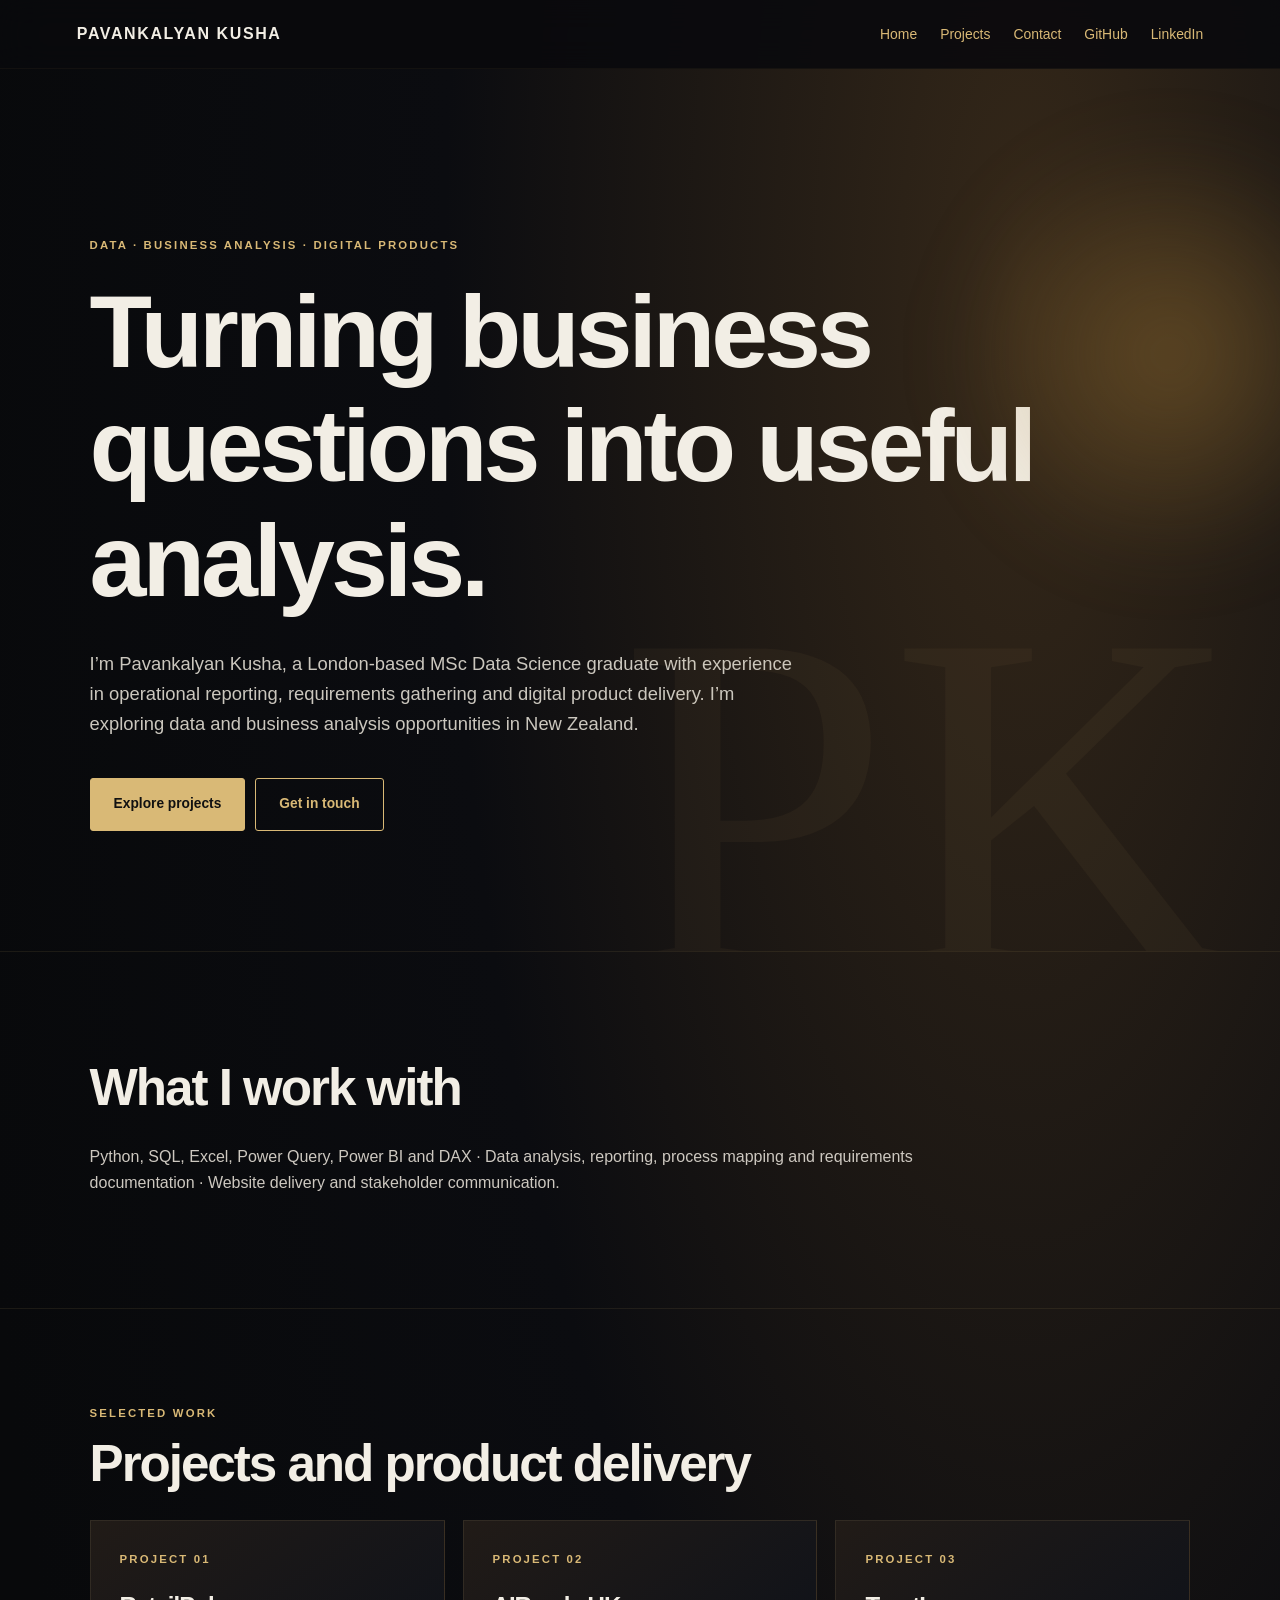
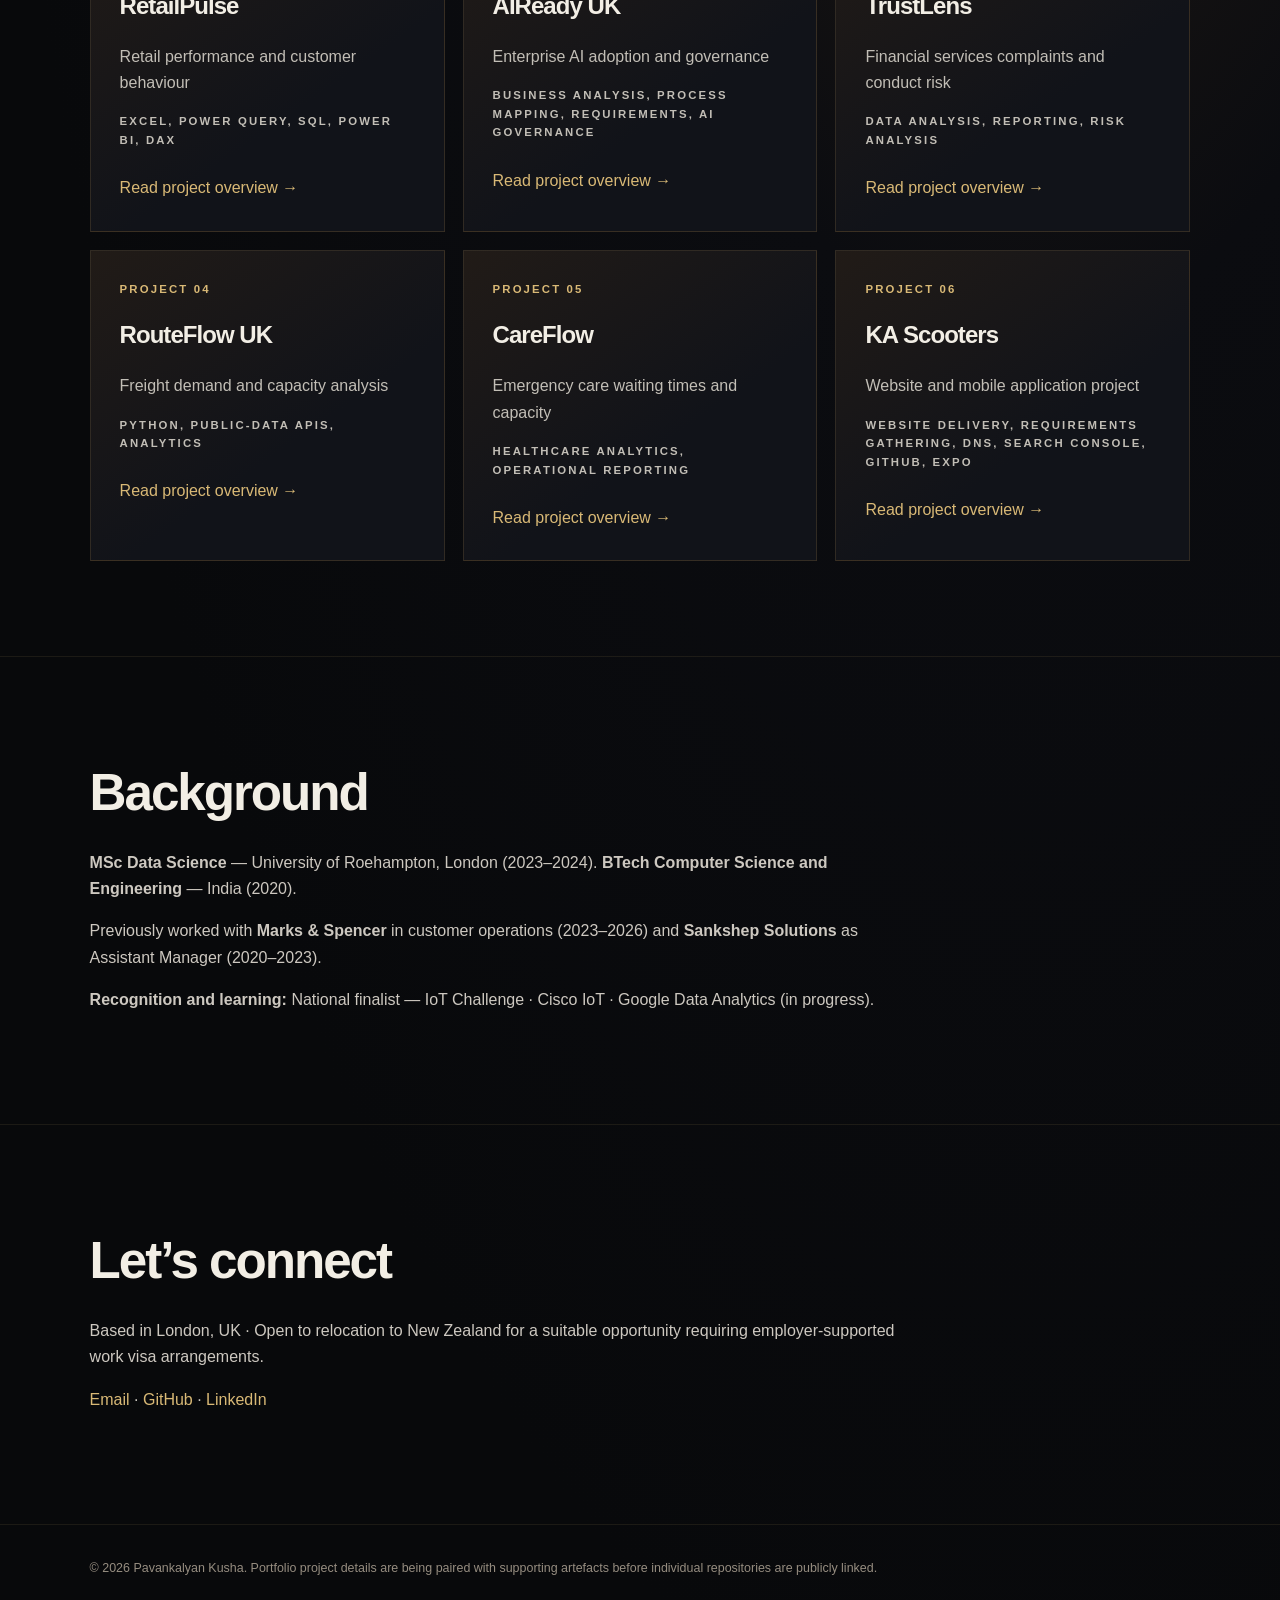
==== index.html @ 94b4eaaf "Publish personal portfolio and client project overview" ====
<!doctype html><html lang="en"><head><meta charset="utf-8"><meta name="viewport" content="width=device-width,initial-scale=1"><meta name="description" content="Pavankalyan Kusha — data analyst and business analyst portfolio"><title>Portfolio | Pavankalyan Kusha</title><link rel="stylesheet" href="style.css"></head><body><header class="nav"><strong>Pavankalyan Kusha</strong><div class="nav-links"><a href="index.html">Home</a><a href="index.html#projects">Projects</a><a href="#contact">Contact</a><a href="https://github.com/Pavankalyan45" target="_blank" rel="noopener">GitHub</a><a href="https://www.linkedin.com/in/pavankalyan-kusha-6b82432a0/" target="_blank" rel="noopener">LinkedIn</a></div></header><main><section class="hero"><div class="eyebrow">Data · Business Analysis · Digital Products</div><h1>Turning business questions into useful analysis.</h1><p class="lead">I’m Pavankalyan Kusha, a London-based MSc Data Science graduate with experience in operational reporting, requirements gathering and digital product delivery. I’m exploring data and business analysis opportunities in New Zealand.</p><a class="button" href="#projects">Explore projects</a><a class="button secondary" href="mailto:pavankalyankusha98@gmail.com">Get in touch</a></section><section class="section"><h2>What I work with</h2><p>Python, SQL, Excel, Power Query, Power BI and DAX · Data analysis, reporting, process mapping and requirements documentation · Website delivery and stakeholder communication.</p></section><section class="section" id="projects"><div class="eyebrow">Selected work</div><h2>Projects and product delivery</h2><div class="grid"><article class="tile"><div class="tag">PROJECT 01</div><h3>RetailPulse</h3><p>Retail performance and customer behaviour</p><p class="tag">Excel, Power Query, SQL, Power BI, DAX</p><a href="projects/retailpulse.html">Read project overview →</a></article><article class="tile"><div class="tag">PROJECT 02</div><h3>AIReady UK</h3><p>Enterprise AI adoption and governance</p><p class="tag">Business analysis, process mapping, requirements, AI governance</p><a href="projects/aiready-uk.html">Read project overview →</a></article><article class="tile"><div class="tag">PROJECT 03</div><h3>TrustLens</h3><p>Financial services complaints and conduct risk</p><p class="tag">Data analysis, reporting, risk analysis</p><a href="projects/trustlens.html">Read project overview →</a></article><article class="tile"><div class="tag">PROJECT 04</div><h3>RouteFlow UK</h3><p>Freight demand and capacity analysis</p><p class="tag">Python, public-data APIs, analytics</p><a href="projects/routeflow-uk.html">Read project overview →</a></article><article class="tile"><div class="tag">PROJECT 05</div><h3>CareFlow</h3><p>Emergency care waiting times and capacity</p><p class="tag">Healthcare analytics, operational reporting</p><a href="projects/careflow.html">Read project overview →</a></article><article class="tile"><div class="tag">PROJECT 06</div><h3>KA Scooters</h3><p>Website and mobile application project</p><p class="tag">Website delivery, requirements gathering, DNS, Search Console, GitHub, Expo</p><a href="projects/ka-scooters.html">Read project overview →</a></article></div></section><section class="section"><h2>Background</h2><p><strong>MSc Data Science</strong> — University of Roehampton, London (2023–2024). <strong>BTech Computer Science and Engineering</strong> — India (2020).</p><p>Previously worked with <strong>Marks & Spencer</strong> in customer operations (2023–2026) and <strong>Sankshep Solutions</strong> as Assistant Manager (2020–2023).</p><p><strong>Recognition and learning:</strong> National finalist — IoT Challenge · Cisco IoT · Google Data Analytics (in progress).</p></section><section class="section" id="contact"><h2>Let’s connect</h2><p>Based in London, UK · Open to relocation to New Zealand for a suitable opportunity requiring employer-supported work visa arrangements.</p><p><a href="mailto:pavankalyankusha98@gmail.com">Email</a> · <a href="https://github.com/Pavankalyan45">GitHub</a> · <a href="https://www.linkedin.com/in/pavankalyan-kusha-6b82432a0/">LinkedIn</a></p></section></main><footer>© 2026 Pavankalyan Kusha. Portfolio project details are being paired with supporting artefacts before individual repositories are publicly linked.</footer><script defer src="main.js"></script></body></html>
---- style.css ----
:root{color-scheme:dark;--bg:#090a0d;--panel:#111319;--text:#f2eee5;--muted:#a8a4a1;--gold:#d9b976;--line:#39312b}*{box-sizing:border-box}html{scroll-behavior:smooth}body{margin:0;background:radial-gradient(ellipse at 80% 9%,#352819 0%,#0b0c10 40%,#08090b 75%);color:var(--text);font:16px/1.65 Inter,'Segoe UI',Arial,sans-serif}a{color:var(--gold);text-decoration:none}a:hover{text-decoration:underline}h1,h2,h3{line-height:1.12;letter-spacing:-.04em}h1{font-size:clamp(3.4rem,8vw,7.3rem);max-width:1050px;margin:20px 0 30px}h2{font-size:clamp(2rem,4vw,3.65rem);margin:12px 0 28px}h3{font-size:1.5rem}.nav{display:flex;justify-content:space-between;gap:16px;align-items:center;padding:21px min(6vw,85px);position:sticky;top:0;z-index:9;background:#090a0de3;backdrop-filter:blur(15px);border-bottom:1px solid #4c3e2929}.nav strong{font-size:1rem;letter-spacing:.1em;text-transform:uppercase}.nav-links{display:flex;gap:23px;flex-wrap:wrap;font-size:.87rem}.hero{position:relative;min-height:80vh;padding:clamp(100px,13vw,205px) min(7vw,110px) 120px;overflow:hidden}.hero:before{content:'';position:absolute;width:480px;height:480px;right:-130px;top:45px;background:radial-gradient(circle,#a47a3570,transparent 65%);filter:blur(35px);pointer-events:none}.hero:after{content:'PK';position:absolute;right:3%;bottom:-6rem;font-family:Georgia,serif;font-size:clamp(16rem,38vw,34rem);color:#c5a2650c;line-height:1;pointer-events:none}.eyebrow,.tag{text-transform:uppercase;letter-spacing:.19em;font-size:.71rem;color:var(--gold);font-weight:700}.lead{max-width:720px;font-size:1.15rem;color:#cbc7be}.button{display:inline-flex;padding:14px 23px;margin:20px 10px 0 0;border:1px solid var(--gold);border-radius:3px;color:#111;background:var(--gold);font-size:.86rem;font-weight:700}.button.secondary{color:var(--gold);background:transparent}.section{padding:95px min(7vw,110px);border-top:1px solid #a0875622;max-width:1550px;margin:auto}.section>p{max-width:830px;color:#cdc8c0}.grid{display:grid;grid-template-columns:repeat(3,minmax(0,1fr));gap:18px}.tile{min-height:310px;position:relative;padding:29px;background:linear-gradient(145deg,#211b17,#111319 60%);border:1px solid #77623d4d;transition:transform .35s,border-color .35s,box-shadow .35s}.tile:hover{transform:translateY(-9px);border-color:var(--gold);box-shadow:0 25px 50px #0005}.tile p{color:#c2beb6}.tile a{display:inline-block;margin-top:14px}footer{padding:33px 7vw;color:#968d80;font-size:.78rem;border-top:1px solid #a0875622}.reveal{opacity:0;transform:translateY(30px);transition:opacity .8s,transform .8s}.reveal.visible{opacity:1;transform:translateY(0)}:focus-visible{outline:2px solid var(--gold);outline-offset:4px}@media(max-width:900px){.grid{grid-template-columns:repeat(2,minmax(0,1fr))}}@media(max-width:600px){.grid{grid-template-columns:1fr}.nav{align-items:flex-start;flex-direction:column}.nav-links{gap:12px}.hero{min-height:70vh;padding-top:95px}.section{padding-top:75px;padding-bottom:75px}.tile{min-height:250px}}@media(prefers-reduced-motion:reduce){html{scroll-behavior:auto}.tile,.reveal{transition:none}.reveal{opacity:1;transform:none}}
main>p,main>.eyebrow,main>h1,main>.lead,main>.notice{margin-left:7vw;margin-right:7vw}.notice{padding:28px 0;color:var(--muted);max-width:830px}main>h1{overflow-wrap:anywhere}
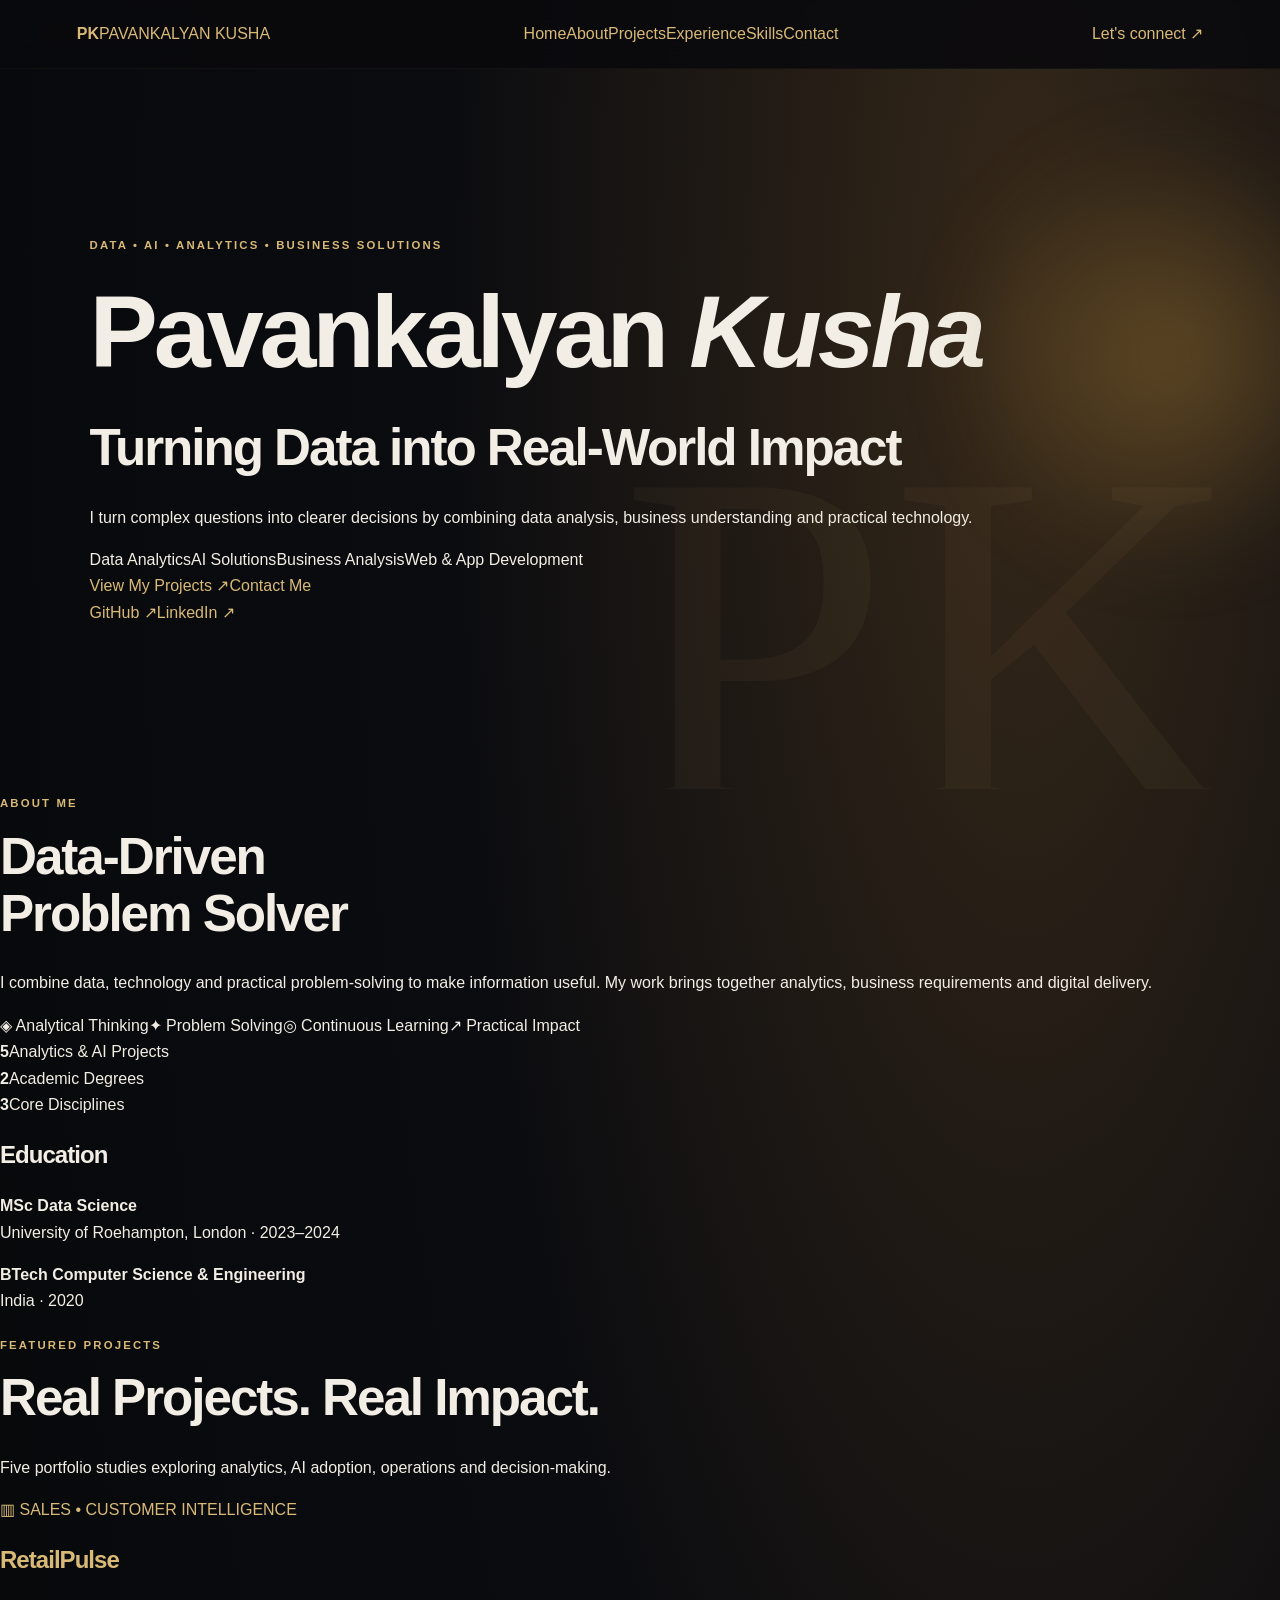
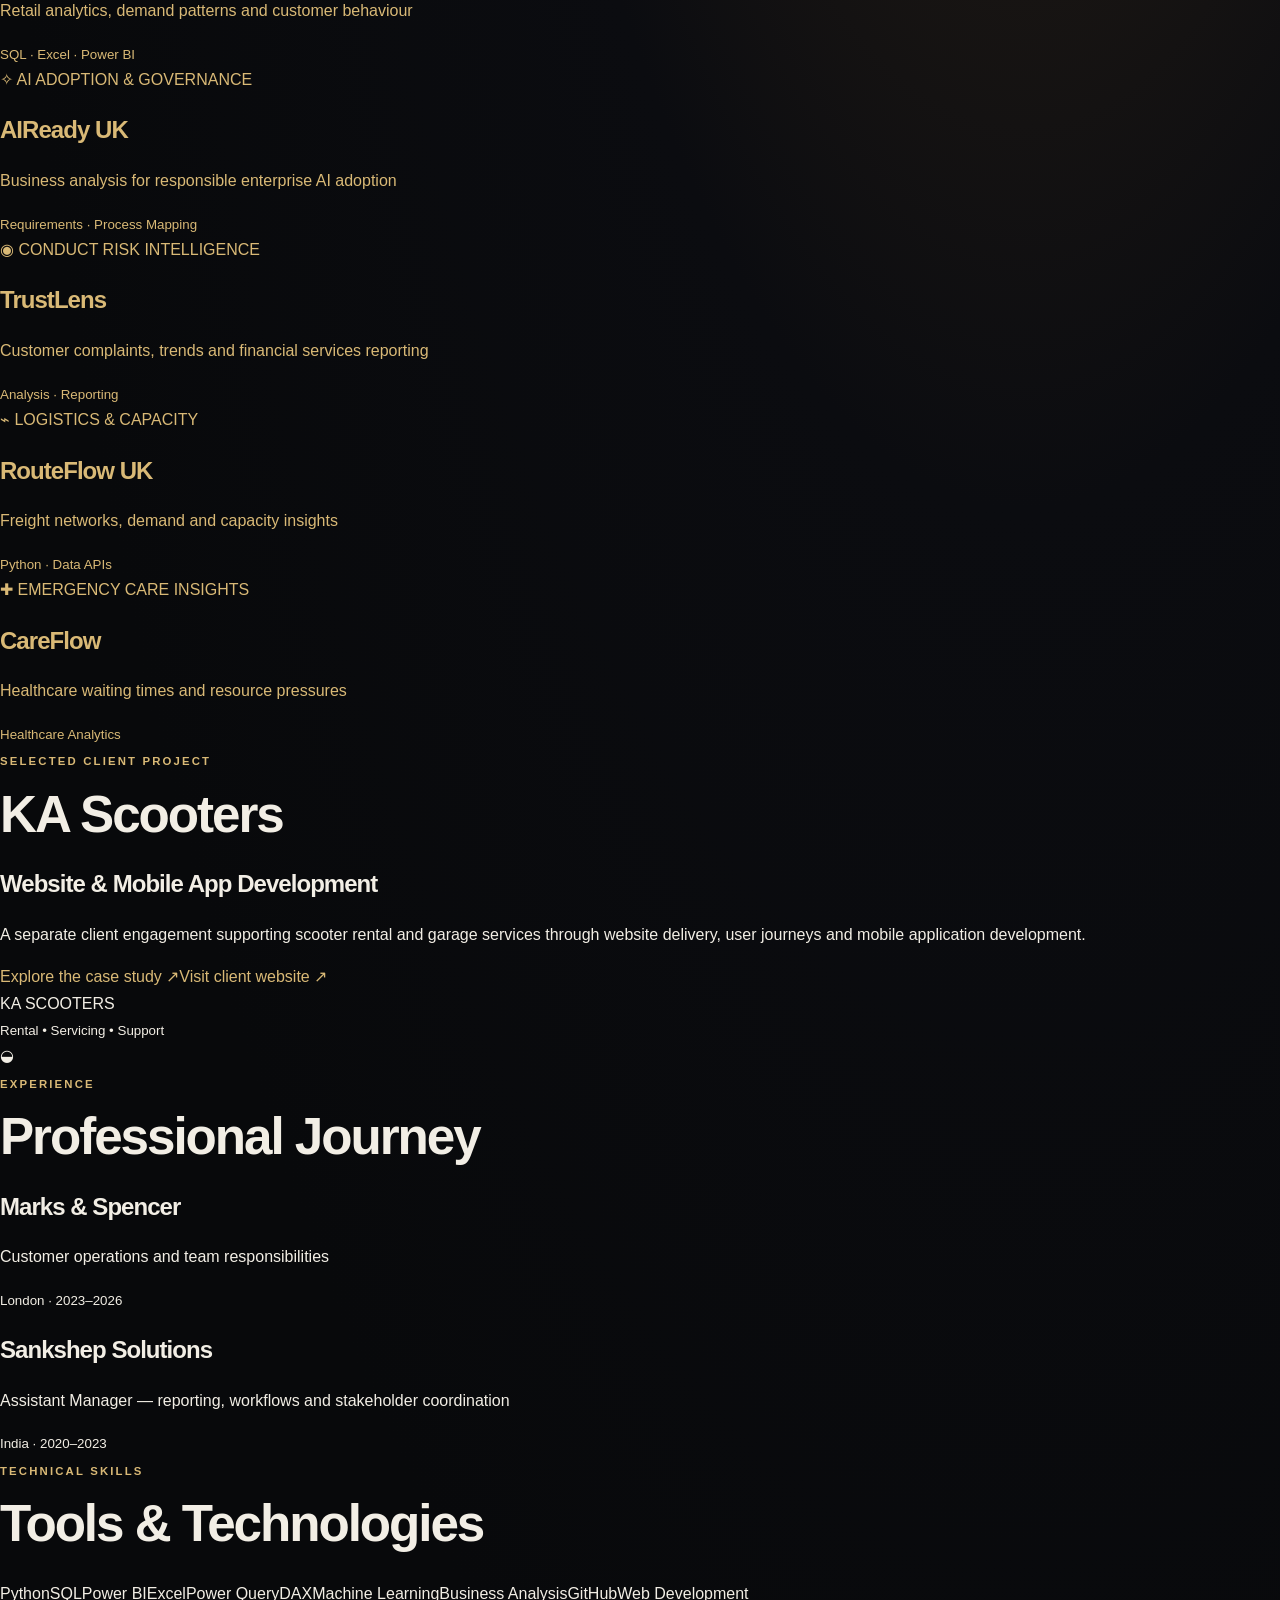
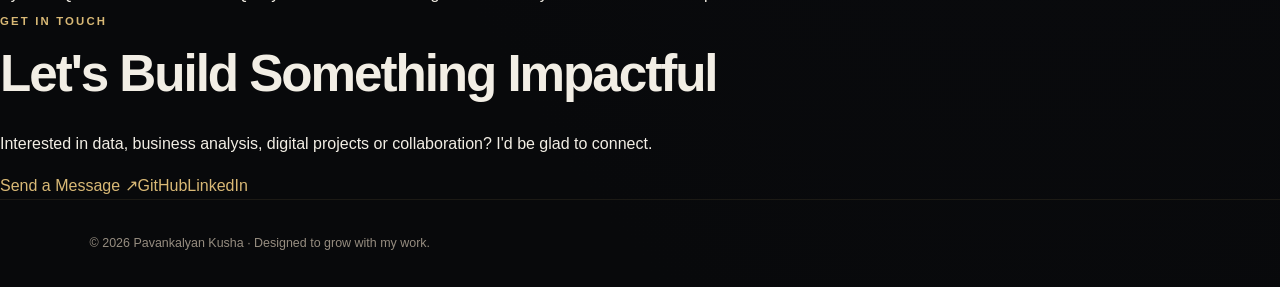
==== commit 07eb48fc: "Redesign personal portfolio with navy and cream editorial layout" ====
--- a/index.html
+++ b/index.html
@@ -1 +1 @@
-<!doctype html><html lang="en"><head><meta charset="utf-8"><meta name="viewport" content="width=device-width,initial-scale=1"><meta name="description" content="Pavankalyan Kusha — data analyst and business analyst portfolio"><title>Portfolio | Pavankalyan Kusha</title><link rel="stylesheet" href="style.css"></head><body><header class="nav"><strong>Pavankalyan Kusha</strong><div class="nav-links"><a href="index.html">Home</a><a href="index.html#projects">Projects</a><a href="#contact">Contact</a><a href="https://github.com/Pavankalyan45" target="_blank" rel="noopener">GitHub</a><a href="https://www.linkedin.com/in/pavankalyan-kusha-6b82432a0/" target="_blank" rel="noopener">LinkedIn</a></div></header><main><section class="hero"><div class="eyebrow">Data · Business Analysis · Digital Products</div><h1>Turning business questions into useful analysis.</h1><p class="lead">I’m Pavankalyan Kusha, a London-based MSc Data Science graduate with experience in operational reporting, requirements gathering and digital product delivery. I’m exploring data and business analysis opportunities in New Zealand.</p><a class="button" href="#projects">Explore projects</a><a class="button secondary" href="mailto:pavankalyankusha98@gmail.com">Get in touch</a></section><section class="section"><h2>What I work with</h2><p>Python, SQL, Excel, Power Query, Power BI and DAX · Data analysis, reporting, process mapping and requirements documentation · Website delivery and stakeholder communication.</p></section><section class="section" id="projects"><div class="eyebrow">Selected work</div><h2>Projects and product delivery</h2><div class="grid"><article class="tile"><div class="tag">PROJECT 01</div><h3>RetailPulse</h3><p>Retail performance and customer behaviour</p><p class="tag">Excel, Power Query, SQL, Power BI, DAX</p><a href="projects/retailpulse.html">Read project overview →</a></article><article class="tile"><div class="tag">PROJECT 02</div><h3>AIReady UK</h3><p>Enterprise AI adoption and governance</p><p class="tag">Business analysis, process mapping, requirements, AI governance</p><a href="projects/aiready-uk.html">Read project overview →</a></article><article class="tile"><div class="tag">PROJECT 03</div><h3>TrustLens</h3><p>Financial services complaints and conduct risk</p><p class="tag">Data analysis, reporting, risk analysis</p><a href="projects/trustlens.html">Read project overview →</a></article><article class="tile"><div class="tag">PROJECT 04</div><h3>RouteFlow UK</h3><p>Freight demand and capacity analysis</p><p class="tag">Python, public-data APIs, analytics</p><a href="projects/routeflow-uk.html">Read project overview →</a></article><article class="tile"><div class="tag">PROJECT 05</div><h3>CareFlow</h3><p>Emergency care waiting times and capacity</p><p class="tag">Healthcare analytics, operational reporting</p><a href="projects/careflow.html">Read project overview →</a></article><article class="tile"><div class="tag">PROJECT 06</div><h3>KA Scooters</h3><p>Website and mobile application project</p><p class="tag">Website delivery, requirements gathering, DNS, Search Console, GitHub, Expo</p><a href="projects/ka-scooters.html">Read project overview →</a></article></div></section><section class="section"><h2>Background</h2><p><strong>MSc Data Science</strong> — University of Roehampton, London (2023–2024). <strong>BTech Computer Science and Engineering</strong> — India (2020).</p><p>Previously worked with <strong>Marks & Spencer</strong> in customer operations (2023–2026) and <strong>Sankshep Solutions</strong> as Assistant Manager (2020–2023).</p><p><strong>Recognition and learning:</strong> National finalist — IoT Challenge · Cisco IoT · Google Data Analytics (in progress).</p></section><section class="section" id="contact"><h2>Let’s connect</h2><p>Based in London, UK · Open to relocation to New Zealand for a suitable opportunity requiring employer-supported work visa arrangements.</p><p><a href="mailto:pavankalyankusha98@gmail.com">Email</a> · <a href="https://github.com/Pavankalyan45">GitHub</a> · <a href="https://www.linkedin.com/in/pavankalyan-kusha-6b82432a0/">LinkedIn</a></p></section></main><footer>© 2026 Pavankalyan Kusha. Portfolio project details are being paired with supporting artefacts before individual repositories are publicly linked.</footer><script defer src="main.js"></script></body></html>+<!doctype html><html lang="en"><head><meta charset="UTF-8"><meta name="viewport" content="width=device-width,initial-scale=1"><meta name="description" content="Pavankalyan Kusha — data analytics, artificial intelligence and business solutions portfolio."><title>Pavankalyan Kusha | Data, AI & Business Solutions</title><link rel="stylesheet" href="style.css"></head><body><header class="nav"><a class="brand" href="#home"><b>PK</b><span>PAVANKALYAN KUSHA</span></a><nav><a href="#home">Home</a><a href="#about">About</a><a href="#projects">Projects</a><a href="#experience">Experience</a><a href="#skills">Skills</a><a href="#contact">Contact</a></nav><a class="topcontact" href="mailto:pavankalyankusha98@gmail.com">Let's connect ↗</a></header><main><section id="home" class="hero"><div class="hero-inner"><div class="hero-copy"><div class="eyebrow">DATA • AI • ANALYTICS • BUSINESS SOLUTIONS</div><h1>Pavankalyan <em>Kusha</em></h1><h2>Turning Data into Real-World Impact</h2><p>I turn complex questions into clearer decisions by combining data analysis, business understanding and practical technology.</p><div class="chips"><span>Data Analytics</span><span>AI Solutions</span><span>Business Analysis</span><span>Web & App Development</span></div><div class="actions"><a class="btn" href="#projects">View My Projects ↗</a><a class="btn outline" href="#contact">Contact Me</a></div><div class="socials"><a href="https://github.com/Pavankalyan45">GitHub ↗</a><a href="https://www.linkedin.com/in/pavankalyan-kusha-6b82432a0/">LinkedIn ↗</a></div></div><div class="hero-photo" role="img" aria-label="Portrait of Pavankalyan Kusha"></div></div></section><section id="about" class="light about"><div class="section-heading"><span class="eyebrow">ABOUT ME</span><h2>Data-Driven<br>Problem Solver</h2><p>I combine data, technology and practical problem-solving to make information useful. My work brings together analytics, business requirements and digital delivery.</p><div class="mini-grid"><span>◈ Analytical Thinking</span><span>✦ Problem Solving</span><span>◎ Continuous Learning</span><span>↗ Practical Impact</span></div></div><div class="about-photo" role="img" aria-label="Original photograph of Pavankalyan Kusha by the waterfront at night"></div><div class="about-facts"><div class="stat-row"><div><strong>5</strong><span>Analytics & AI Projects</span></div><div><strong>2</strong><span>Academic Degrees</span></div><div><strong>3</strong><span>Core Disciplines</span></div></div><div class="fact"><h3>Education</h3><p><b>MSc Data Science</b><br>University of Roehampton, London · 2023–2024</p><p><b>BTech Computer Science & Engineering</b><br>India · 2020</p></div></div></section><section id="projects" class="light projects"><div class="section-title"><div><span class="eyebrow">FEATURED PROJECTS</span><h2>Real Projects. Real Impact.</h2></div><p>Five portfolio studies exploring analytics, AI adoption, operations and decision-making.</p></div><div class="project-grid"><a class="project" href="projects/retailpulse.html"><div class="visual v1">▥ <span>SALES • CUSTOMER INTELLIGENCE</span></div><h3>RetailPulse</h3><p>Retail analytics, demand patterns and customer behaviour</p><small>SQL · Excel · Power BI</small></a><a class="project" href="projects/aiready-uk.html"><div class="visual v2">✧ <span>AI ADOPTION & GOVERNANCE</span></div><h3>AIReady UK</h3><p>Business analysis for responsible enterprise AI adoption</p><small>Requirements · Process Mapping</small></a><a class="project" href="projects/trustlens.html"><div class="visual v3">◉ <span>CONDUCT RISK INTELLIGENCE</span></div><h3>TrustLens</h3><p>Customer complaints, trends and financial services reporting</p><small>Analysis · Reporting</small></a><a class="project" href="projects/routeflow-uk.html"><div class="visual v4">⌁ <span>LOGISTICS & CAPACITY</span></div><h3>RouteFlow UK</h3><p>Freight networks, demand and capacity insights</p><small>Python · Data APIs</small></a><a class="project" href="projects/careflow.html"><div class="visual v5">✚ <span>EMERGENCY CARE INSIGHTS</span></div><h3>CareFlow</h3><p>Healthcare waiting times and resource pressures</p><small>Healthcare Analytics</small></a></div></section><section class="client"><div><span class="eyebrow">SELECTED CLIENT PROJECT</span><h2>KA Scooters</h2><h3>Website & Mobile App Development</h3><p>A separate client engagement supporting scooter rental and garage services through website delivery, user journeys and mobile application development.</p><a class="btn" href="projects/ka-scooters.html">Explore the case study ↗</a><a class="client-link" href="https://kascooters.co.uk">Visit client website ↗</a></div><div class="client-art"><div class="device">KA SCOOTERS<br><small>Rental • Servicing • Support</small><div class="scooter">◒</div></div></div></section><section id="experience" class="light experience"><span class="eyebrow">EXPERIENCE</span><h2>Professional Journey</h2><div class="experience-grid"><article><h3>Marks & Spencer</h3><p>Customer operations and team responsibilities</p><small>London · 2023–2026</small></article><article><h3>Sankshep Solutions</h3><p>Assistant Manager — reporting, workflows and stakeholder coordination</p><small>India · 2020–2023</small></article></div></section><section id="skills" class="skills"><span class="eyebrow">TECHNICAL SKILLS</span><h2>Tools & Technologies</h2><div class="skillgrid"><span>Python</span><span>SQL</span><span>Power BI</span><span>Excel</span><span>Power Query</span><span>DAX</span><span>Machine Learning</span><span>Business Analysis</span><span>GitHub</span><span>Web Development</span></div></section><section id="contact" class="contact"><span class="eyebrow">GET IN TOUCH</span><h2>Let's Build Something Impactful</h2><p>Interested in data, business analysis, digital projects or collaboration? I'd be glad to connect.</p><div class="actions"><a class="btn" href="mailto:pavankalyankusha98@gmail.com">Send a Message ↗</a><a class="btn outline" href="https://github.com/Pavankalyan45">GitHub</a><a class="btn outline" href="https://www.linkedin.com/in/pavankalyan-kusha-6b82432a0/">LinkedIn</a></div></section></main><footer>© 2026 Pavankalyan Kusha · Designed to grow with my work.</footer><script src="main.js" defer></script></body></html>
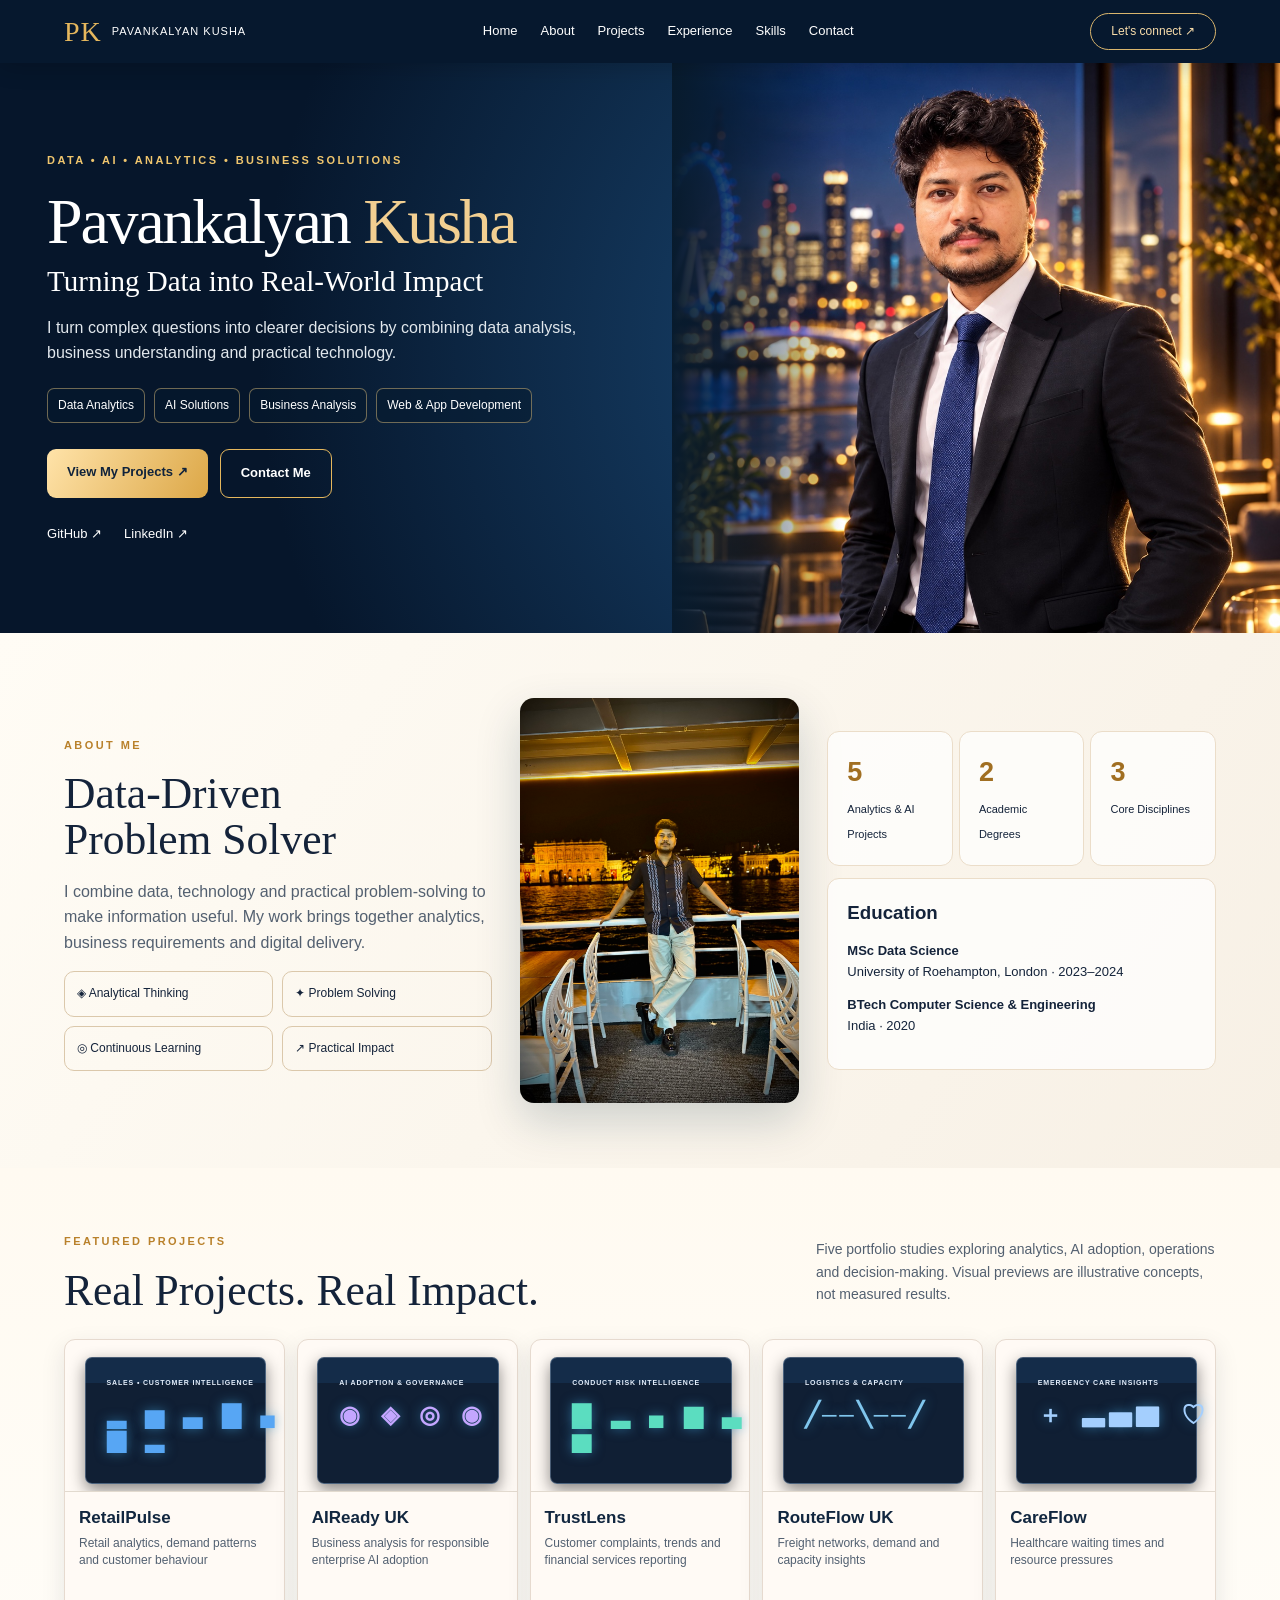
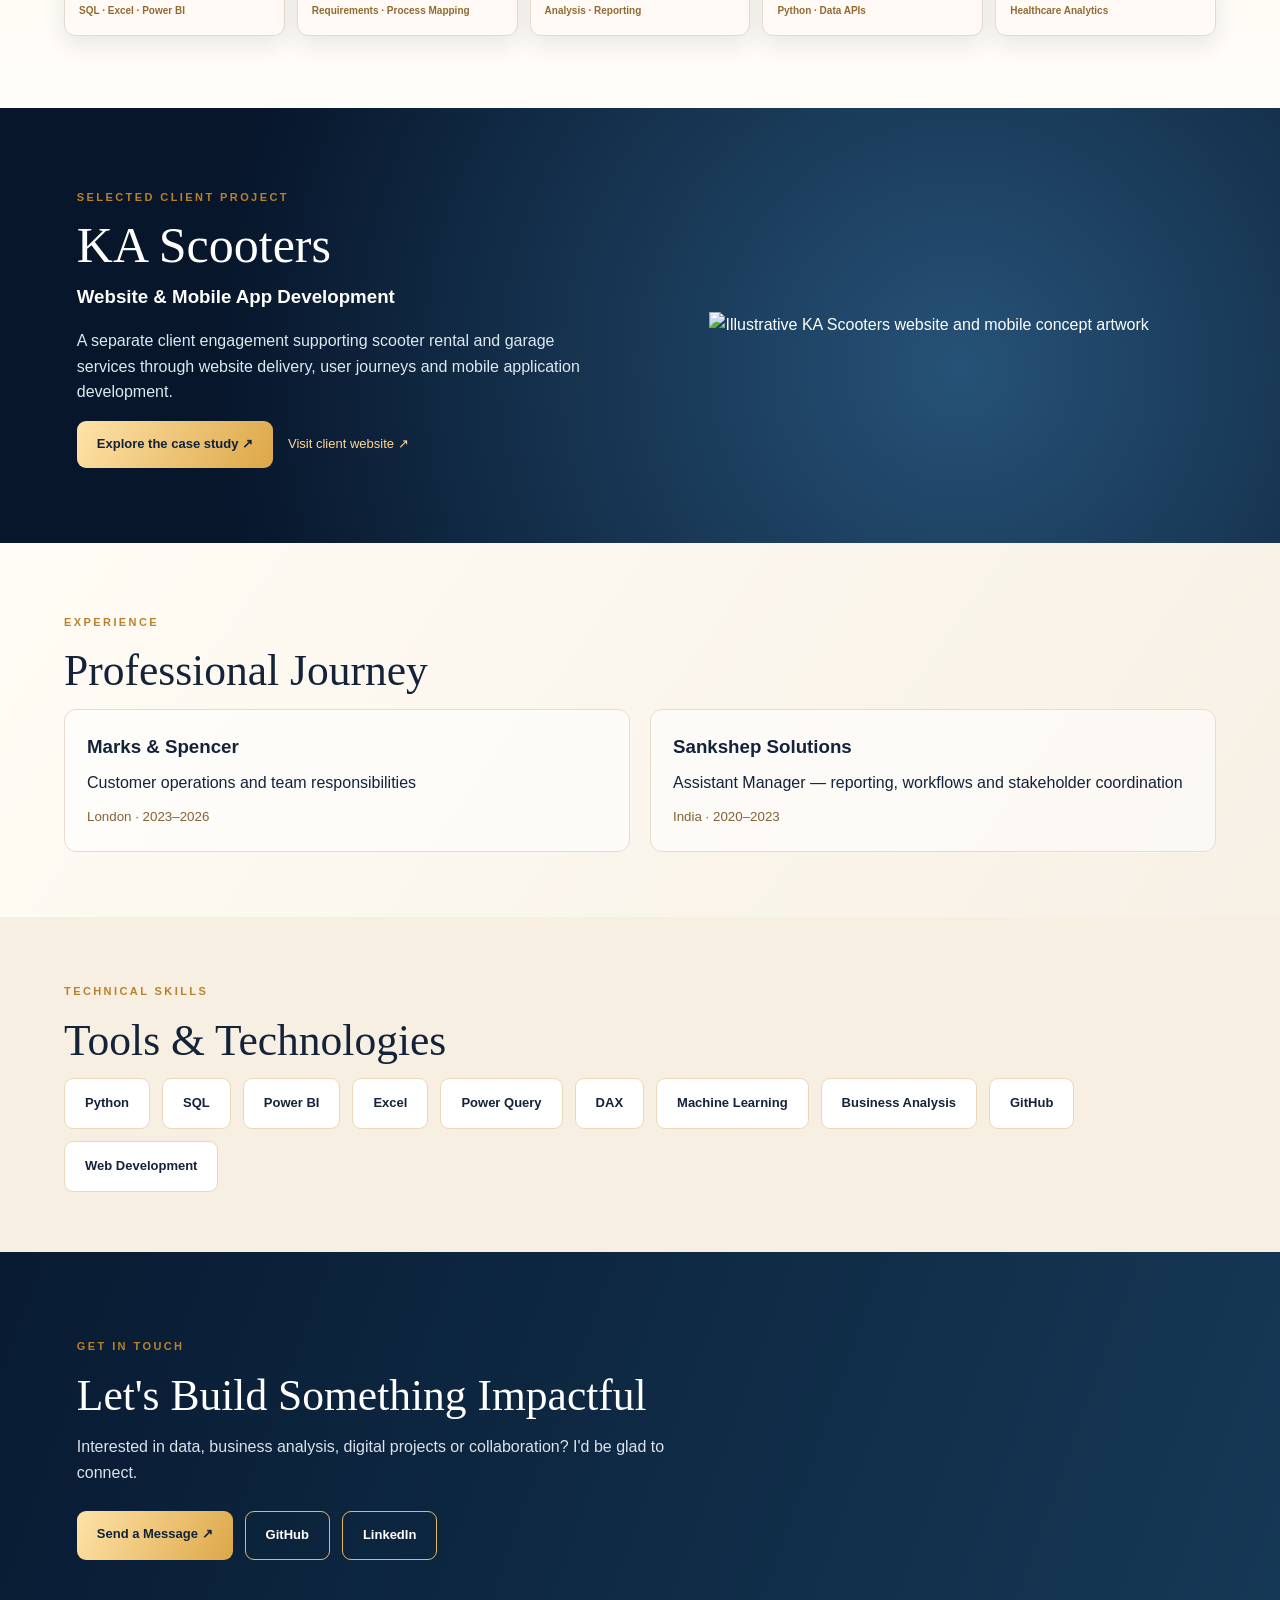
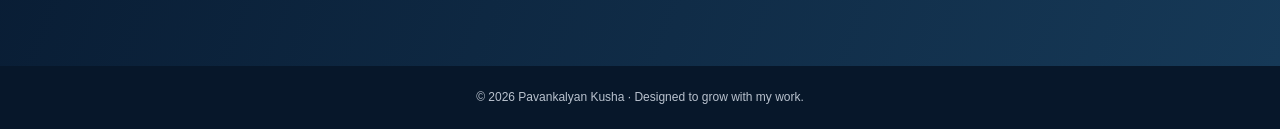
==== commit 295cca48: "Connect project and client visual preview assets with honest illustrative labeling" ====
--- a/index.html
+++ b/index.html
@@ -1 +1 @@
-<!doctype html><html lang="en"><head><meta charset="UTF-8"><meta name="viewport" content="width=device-width,initial-scale=1"><meta name="description" content="Pavankalyan Kusha — data analytics, artificial intelligence and business solutions portfolio."><title>Pavankalyan Kusha | Data, AI & Business Solutions</title><link rel="stylesheet" href="style.css"></head><body><header class="nav"><a class="brand" href="#home"><b>PK</b><span>PAVANKALYAN KUSHA</span></a><nav><a href="#home">Home</a><a href="#about">About</a><a href="#projects">Projects</a><a href="#experience">Experience</a><a href="#skills">Skills</a><a href="#contact">Contact</a></nav><a class="topcontact" href="mailto:pavankalyankusha98@gmail.com">Let's connect ↗</a></header><main><section id="home" class="hero"><div class="hero-inner"><div class="hero-copy"><div class="eyebrow">DATA • AI • ANALYTICS • BUSINESS SOLUTIONS</div><h1>Pavankalyan <em>Kusha</em></h1><h2>Turning Data into Real-World Impact</h2><p>I turn complex questions into clearer decisions by combining data analysis, business understanding and practical technology.</p><div class="chips"><span>Data Analytics</span><span>AI Solutions</span><span>Business Analysis</span><span>Web & App Development</span></div><div class="actions"><a class="btn" href="#projects">View My Projects ↗</a><a class="btn outline" href="#contact">Contact Me</a></div><div class="socials"><a href="https://github.com/Pavankalyan45">GitHub ↗</a><a href="https://www.linkedin.com/in/pavankalyan-kusha-6b82432a0/">LinkedIn ↗</a></div></div><div class="hero-photo" role="img" aria-label="Portrait of Pavankalyan Kusha"></div></div></section><section id="about" class="light about"><div class="section-heading"><span class="eyebrow">ABOUT ME</span><h2>Data-Driven<br>Problem Solver</h2><p>I combine data, technology and practical problem-solving to make information useful. My work brings together analytics, business requirements and digital delivery.</p><div class="mini-grid"><span>◈ Analytical Thinking</span><span>✦ Problem Solving</span><span>◎ Continuous Learning</span><span>↗ Practical Impact</span></div></div><div class="about-photo" role="img" aria-label="Original photograph of Pavankalyan Kusha by the waterfront at night"></div><div class="about-facts"><div class="stat-row"><div><strong>5</strong><span>Analytics & AI Projects</span></div><div><strong>2</strong><span>Academic Degrees</span></div><div><strong>3</strong><span>Core Disciplines</span></div></div><div class="fact"><h3>Education</h3><p><b>MSc Data Science</b><br>University of Roehampton, London · 2023–2024</p><p><b>BTech Computer Science & Engineering</b><br>India · 2020</p></div></div></section><section id="projects" class="light projects"><div class="section-title"><div><span class="eyebrow">FEATURED PROJECTS</span><h2>Real Projects. Real Impact.</h2></div><p>Five portfolio studies exploring analytics, AI adoption, operations and decision-making.</p></div><div class="project-grid"><a class="project" href="projects/retailpulse.html"><div class="visual v1">▥ <span>SALES • CUSTOMER INTELLIGENCE</span></div><h3>RetailPulse</h3><p>Retail analytics, demand patterns and customer behaviour</p><small>SQL · Excel · Power BI</small></a><a class="project" href="projects/aiready-uk.html"><div class="visual v2">✧ <span>AI ADOPTION & GOVERNANCE</span></div><h3>AIReady UK</h3><p>Business analysis for responsible enterprise AI adoption</p><small>Requirements · Process Mapping</small></a><a class="project" href="projects/trustlens.html"><div class="visual v3">◉ <span>CONDUCT RISK INTELLIGENCE</span></div><h3>TrustLens</h3><p>Customer complaints, trends and financial services reporting</p><small>Analysis · Reporting</small></a><a class="project" href="projects/routeflow-uk.html"><div class="visual v4">⌁ <span>LOGISTICS & CAPACITY</span></div><h3>RouteFlow UK</h3><p>Freight networks, demand and capacity insights</p><small>Python · Data APIs</small></a><a class="project" href="projects/careflow.html"><div class="visual v5">✚ <span>EMERGENCY CARE INSIGHTS</span></div><h3>CareFlow</h3><p>Healthcare waiting times and resource pressures</p><small>Healthcare Analytics</small></a></div></section><section class="client"><div><span class="eyebrow">SELECTED CLIENT PROJECT</span><h2>KA Scooters</h2><h3>Website & Mobile App Development</h3><p>A separate client engagement supporting scooter rental and garage services through website delivery, user journeys and mobile application development.</p><a class="btn" href="projects/ka-scooters.html">Explore the case study ↗</a><a class="client-link" href="https://kascooters.co.uk">Visit client website ↗</a></div><div class="client-art"><div class="device">KA SCOOTERS<br><small>Rental • Servicing • Support</small><div class="scooter">◒</div></div></div></section><section id="experience" class="light experience"><span class="eyebrow">EXPERIENCE</span><h2>Professional Journey</h2><div class="experience-grid"><article><h3>Marks & Spencer</h3><p>Customer operations and team responsibilities</p><small>London · 2023–2026</small></article><article><h3>Sankshep Solutions</h3><p>Assistant Manager — reporting, workflows and stakeholder coordination</p><small>India · 2020–2023</small></article></div></section><section id="skills" class="skills"><span class="eyebrow">TECHNICAL SKILLS</span><h2>Tools & Technologies</h2><div class="skillgrid"><span>Python</span><span>SQL</span><span>Power BI</span><span>Excel</span><span>Power Query</span><span>DAX</span><span>Machine Learning</span><span>Business Analysis</span><span>GitHub</span><span>Web Development</span></div></section><section id="contact" class="contact"><span class="eyebrow">GET IN TOUCH</span><h2>Let's Build Something Impactful</h2><p>Interested in data, business analysis, digital projects or collaboration? I'd be glad to connect.</p><div class="actions"><a class="btn" href="mailto:pavankalyankusha98@gmail.com">Send a Message ↗</a><a class="btn outline" href="https://github.com/Pavankalyan45">GitHub</a><a class="btn outline" href="https://www.linkedin.com/in/pavankalyan-kusha-6b82432a0/">LinkedIn</a></div></section></main><footer>© 2026 Pavankalyan Kusha · Designed to grow with my work.</footer><script src="main.js" defer></script></body></html>+<!doctype html><html lang="en"><head><meta charset="UTF-8"><meta name="viewport" content="width=device-width,initial-scale=1"><meta name="description" content="Pavankalyan Kusha — data analytics, artificial intelligence and business solutions portfolio."><title>Pavankalyan Kusha | Data, AI & Business Solutions</title><link rel="stylesheet" href="style.css"></head><body><header class="nav"><a class="brand" href="#home"><b>PK</b><span>PAVANKALYAN KUSHA</span></a><nav><a href="#home">Home</a><a href="#about">About</a><a href="#projects">Projects</a><a href="#experience">Experience</a><a href="#skills">Skills</a><a href="#contact">Contact</a></nav><a class="topcontact" href="mailto:pavankalyankusha98@gmail.com">Let's connect ↗</a></header><main><section id="home" class="hero"><div class="hero-inner"><div class="hero-copy"><div class="eyebrow">DATA • AI • ANALYTICS • BUSINESS SOLUTIONS</div><h1>Pavankalyan <em>Kusha</em></h1><h2>Turning Data into Real-World Impact</h2><p>I turn complex questions into clearer decisions by combining data analysis, business understanding and practical technology.</p><div class="chips"><span>Data Analytics</span><span>AI Solutions</span><span>Business Analysis</span><span>Web & App Development</span></div><div class="actions"><a class="btn" href="#projects">View My Projects ↗</a><a class="btn outline" href="#contact">Contact Me</a></div><div class="socials"><a href="https://github.com/Pavankalyan45">GitHub ↗</a><a href="https://www.linkedin.com/in/pavankalyan-kusha-6b82432a0/">LinkedIn ↗</a></div></div><div class="hero-photo" role="img" aria-label="Portrait of Pavankalyan Kusha"></div></div></section><section id="about" class="light about"><div class="section-heading"><span class="eyebrow">ABOUT ME</span><h2>Data-Driven<br>Problem Solver</h2><p>I combine data, technology and practical problem-solving to make information useful. My work brings together analytics, business requirements and digital delivery.</p><div class="mini-grid"><span>◈ Analytical Thinking</span><span>✦ Problem Solving</span><span>◎ Continuous Learning</span><span>↗ Practical Impact</span></div></div><div class="about-photo" role="img" aria-label="Original photograph of Pavankalyan Kusha by the waterfront at night"></div><div class="about-facts"><div class="stat-row"><div><strong>5</strong><span>Analytics & AI Projects</span></div><div><strong>2</strong><span>Academic Degrees</span></div><div><strong>3</strong><span>Core Disciplines</span></div></div><div class="fact"><h3>Education</h3><p><b>MSc Data Science</b><br>University of Roehampton, London · 2023–2024</p><p><b>BTech Computer Science & Engineering</b><br>India · 2020</p></div></div></section><section id="projects" class="light projects"><div class="section-title"><div><span class="eyebrow">FEATURED PROJECTS</span><h2>Real Projects. Real Impact.</h2></div><p>Five portfolio studies exploring analytics, AI adoption, operations and decision-making. Visual previews are illustrative concepts, not measured results.</p></div><div class="project-grid"><a class="project" href="projects/retailpulse.html"><div class="visual v1" style="background-image:url('images/retailpulse_dark_analytics_dashboard.png')">▥ <span>SALES • CUSTOMER INTELLIGENCE</span></div><h3>RetailPulse</h3><p>Retail analytics, demand patterns and customer behaviour</p><small>SQL · Excel · Power BI</small></a><a class="project" href="projects/aiready-uk.html"><div class="visual v2" style="background-image:url('images/aiready_uk_neon_analytics_dashboard.png')">✧ <span>AI ADOPTION & GOVERNANCE</span></div><h3>AIReady UK</h3><p>Business analysis for responsible enterprise AI adoption</p><small>Requirements · Process Mapping</small></a><a class="project" href="projects/trustlens.html"><div class="visual v3" style="background-image:url('images/trustlens_trust_and_safety_dashboard.png')">◉ <span>CONDUCT RISK INTELLIGENCE</span></div><h3>TrustLens</h3><p>Customer complaints, trends and financial services reporting</p><small>Analysis · Reporting</small></a><a class="project" href="projects/routeflow-uk.html"><div class="visual v4" style="background-image:url('images/routeflow_uk_logistics_dashboard.png')">⌁ <span>LOGISTICS & CAPACITY</span></div><h3>RouteFlow UK</h3><p>Freight networks, demand and capacity insights</p><small>Python · Data APIs</small></a><a class="project" href="projects/careflow.html"><div class="visual v5" style="background-image:url('images/careflow_healthcare_operations_dashboard.png')">✚ <span>EMERGENCY CARE INSIGHTS</span></div><h3>CareFlow</h3><p>Healthcare waiting times and resource pressures</p><small>Healthcare Analytics</small></a></div></section><section class="client"><div><span class="eyebrow">SELECTED CLIENT PROJECT</span><h2>KA Scooters</h2><h3>Website & Mobile App Development</h3><p>A separate client engagement supporting scooter rental and garage services through website delivery, user journeys and mobile application development.</p><a class="btn" href="projects/ka-scooters.html">Explore the case study ↗</a><a class="client-link" href="https://kascooters.co.uk">Visit client website ↗</a></div><div class="client-art"><img class="client-preview" src="images/ka_scooters_midnight_urban_mobility.png" alt="Illustrative KA Scooters website and mobile concept artwork"></div></section><section id="experience" class="light experience"><span class="eyebrow">EXPERIENCE</span><h2>Professional Journey</h2><div class="experience-grid"><article><h3>Marks & Spencer</h3><p>Customer operations and team responsibilities</p><small>London · 2023–2026</small></article><article><h3>Sankshep Solutions</h3><p>Assistant Manager — reporting, workflows and stakeholder coordination</p><small>India · 2020–2023</small></article></div></section><section id="skills" class="skills"><span class="eyebrow">TECHNICAL SKILLS</span><h2>Tools & Technologies</h2><div class="skillgrid"><span>Python</span><span>SQL</span><span>Power BI</span><span>Excel</span><span>Power Query</span><span>DAX</span><span>Machine Learning</span><span>Business Analysis</span><span>GitHub</span><span>Web Development</span></div></section><section id="contact" class="contact"><span class="eyebrow">GET IN TOUCH</span><h2>Let's Build Something Impactful</h2><p>Interested in data, business analysis, digital projects or collaboration? I'd be glad to connect.</p><div class="actions"><a class="btn" href="mailto:pavankalyankusha98@gmail.com">Send a Message ↗</a><a class="btn outline" href="https://github.com/Pavankalyan45">GitHub</a><a class="btn outline" href="https://www.linkedin.com/in/pavankalyan-kusha-6b82432a0/">LinkedIn</a></div></section></main><footer>© 2026 Pavankalyan Kusha · Designed to grow with my work.</footer><script src="main.js" defer></script></body></html>
--- a/style.css
+++ b/style.css
@@ -1,2 +1,17 @@
-:root{color-scheme:dark;--bg:#090a0d;--panel:#111319;--text:#f2eee5;--muted:#a8a4a1;--gold:#d9b976;--line:#39312b}*{box-sizing:border-box}html{scroll-behavior:smooth}body{margin:0;background:radial-gradient(ellipse at 80% 9%,#352819 0%,#0b0c10 40%,#08090b 75%);color:var(--text);font:16px/1.65 Inter,'Segoe UI',Arial,sans-serif}a{color:var(--gold);text-decoration:none}a:hover{text-decoration:underline}h1,h2,h3{line-height:1.12;letter-spacing:-.04em}h1{font-size:clamp(3.4rem,8vw,7.3rem);max-width:1050px;margin:20px 0 30px}h2{font-size:clamp(2rem,4vw,3.65rem);margin:12px 0 28px}h3{font-size:1.5rem}.nav{display:flex;justify-content:space-between;gap:16px;align-items:center;padding:21px min(6vw,85px);position:sticky;top:0;z-index:9;background:#090a0de3;backdrop-filter:blur(15px);border-bottom:1px solid #4c3e2929}.nav strong{font-size:1rem;letter-spacing:.1em;text-transform:uppercase}.nav-links{display:flex;gap:23px;flex-wrap:wrap;font-size:.87rem}.hero{position:relative;min-height:80vh;padding:clamp(100px,13vw,205px) min(7vw,110px) 120px;overflow:hidden}.hero:before{content:'';position:absolute;width:480px;height:480px;right:-130px;top:45px;background:radial-gradient(circle,#a47a3570,transparent 65%);filter:blur(35px);pointer-events:none}.hero:after{content:'PK';position:absolute;right:3%;bottom:-6rem;font-family:Georgia,serif;font-size:clamp(16rem,38vw,34rem);color:#c5a2650c;line-height:1;pointer-events:none}.eyebrow,.tag{text-transform:uppercase;letter-spacing:.19em;font-size:.71rem;color:var(--gold);font-weight:700}.lead{max-width:720px;font-size:1.15rem;color:#cbc7be}.button{display:inline-flex;padding:14px 23px;margin:20px 10px 0 0;border:1px solid var(--gold);border-radius:3px;color:#111;background:var(--gold);font-size:.86rem;font-weight:700}.button.secondary{color:var(--gold);background:transparent}.section{padding:95px min(7vw,110px);border-top:1px solid #a0875622;max-width:1550px;margin:auto}.section>p{max-width:830px;color:#cdc8c0}.grid{display:grid;grid-template-columns:repeat(3,minmax(0,1fr));gap:18px}.tile{min-height:310px;position:relative;padding:29px;background:linear-gradient(145deg,#211b17,#111319 60%);border:1px solid #77623d4d;transition:transform .35s,border-color .35s,box-shadow .35s}.tile:hover{transform:translateY(-9px);border-color:var(--gold);box-shadow:0 25px 50px #0005}.tile p{color:#c2beb6}.tile a{display:inline-block;margin-top:14px}footer{padding:33px 7vw;color:#968d80;font-size:.78rem;border-top:1px solid #a0875622}.reveal{opacity:0;transform:translateY(30px);transition:opacity .8s,transform .8s}.reveal.visible{opacity:1;transform:translateY(0)}:focus-visible{outline:2px solid var(--gold);outline-offset:4px}@media(max-width:900px){.grid{grid-template-columns:repeat(2,minmax(0,1fr))}}@media(max-width:600px){.grid{grid-template-columns:1fr}.nav{align-items:flex-start;flex-direction:column}.nav-links{gap:12px}.hero{min-height:70vh;padding-top:95px}.section{padding-top:75px;padding-bottom:75px}.tile{min-height:250px}}@media(prefers-reduced-motion:reduce){html{scroll-behavior:auto}.tile,.reveal{transition:none}.reveal{opacity:1;transform:none}}
-main>p,main>.eyebrow,main>h1,main>.lead,main>.notice{margin-left:7vw;margin-right:7vw}.notice{padding:28px 0;color:var(--muted);max-width:830px}main>h1{overflow-wrap:anywhere}
+:root{--navy:#071a31;--navy2:#102a49;--cream:#fffaf1;--gold:#e5b75d;--ink:#14233a}*{box-sizing:border-box}html{scroll-behavior:smooth}body{margin:0;font:16px/1.6 'Segoe UI',Arial,sans-serif;color:var(--ink);background:var(--cream)}a{text-decoration:none;color:inherit}.nav{background:#06182e;display:flex;align-items:center;justify-content:space-between;gap:20px;padding:13px 5%;color:white;position:sticky;top:0;z-index:20;box-shadow:0 3px 25px #0003}.brand{display:flex;gap:10px;align-items:center;font-size:11px;letter-spacing:.09em}.brand b{font:28px Georgia,serif;color:var(--gold)}nav{display:flex;gap:23px;font-size:13px}nav a:hover,.socials a:hover{color:var(--gold)}.topcontact{border:1px solid #d9b56d;padding:8px 20px;border-radius:30px;font-size:12px;color:#f9ddab}.hero{background:radial-gradient(circle at 75% 50%,#1b4b79,#06162b 70%);color:white;overflow:hidden}.hero-inner{max-width:1450px;margin:auto;min-height:570px;display:grid;grid-template-columns:1.05fr .95fr;align-items:center;position:relative}.hero-copy{padding:65px 7%;position:relative;z-index:2}.eyebrow{color:#b9812b;font-size:11px;letter-spacing:.22em;font-weight:800}.hero .eyebrow{color:#f0c66e}.hero h1{font:clamp(45px,5vw,82px)/1.02 Georgia,serif;margin:20px 0 8px;letter-spacing:-.035em}.hero h1 em{font-style:normal;color:#f2cf91}.hero h2{font:clamp(21px,2.4vw,29px)/1.25 Georgia,serif;margin:0}.hero p{max-width:540px;color:#e2e8ed}.hero-photo{height:100%;min-height:560px;background-image:linear-gradient(90deg,#081b2d 0%,transparent 28%),url('hero-original.jpg');background-position:center,center 23%;background-size:cover;background-repeat:no-repeat}.chips{display:flex;flex-wrap:wrap;gap:9px;margin:22px 0}.chips span{border:1px solid #e8c78277;border-radius:7px;font-size:12px;padding:7px 10px;background:#061a2f8c}.actions{display:flex;flex-wrap:wrap;gap:12px;margin:26px 0}.btn{display:inline-block;background:linear-gradient(120deg,#ffe3a9,#dca747);color:#10233b;padding:13px 20px;border-radius:9px;font-weight:700;font-size:13px;transition:transform .2s}.btn:hover{transform:translateY(-3px)}.btn.outline{border:1px solid var(--gold);background:transparent;color:inherit}.socials{display:flex;gap:22px;font-size:13px}.light{background:linear-gradient(125deg,#fffcf5,#f7f0e5)}.about{display:grid;grid-template-columns:1.1fr .72fr 1fr;gap:28px;align-items:center;padding:65px 5%;max-width:1600px;margin:auto}.section-heading h2,.section-title h2,.experience h2,.skills h2,.contact h2{font:clamp(30px,3.4vw,49px)/1.05 Georgia,serif;margin:15px 0}.section-heading>p{color:#536070}.mini-grid{display:grid;grid-template-columns:1fr 1fr;gap:9px}.mini-grid span{font-size:12px;border-radius:10px;border:1px solid #dbc8ab;padding:12px}.about-photo{height:405px;border-radius:14px;background:#d9e3eb url('about-original.jpg') center 34%/cover no-repeat;box-shadow:0 18px 45px #0b2e4730}.stat-row{display:grid;grid-template-columns:repeat(3,1fr);gap:6px}.stat-row div,.fact{background:#ffffffbb;border:1px solid #ebddc9;border-radius:12px;padding:19px}.stat-row strong{display:block;font-size:27px;color:#a16f22}.stat-row span{font-size:11px}.fact{margin-top:12px}.fact h3{margin:0}.fact p{font-size:13px}.projects{padding:65px 5%;max-width:1600px;margin:auto}.section-title{display:flex;justify-content:space-between;gap:20px}.section-title p{max-width:400px;font-size:14px;color:#536070}.project-grid{display:grid;grid-template-columns:repeat(5,1fr);gap:13px}.project{background:white;border:1px solid #e9dcc8;border-radius:13px;overflow:hidden;box-shadow:0 14px 25px #172a400b;transition:transform .2s}.project:hover{transform:translateY(-7px)}.visual{height:140px;display:flex;flex-direction:column;justify-content:center;align-items:center;color:white;font-size:58px;background:linear-gradient(135deg,#0b2144,#245c92)}.visual span{font-size:8px;letter-spacing:.14em}.v2{background:linear-gradient(135deg,#1b1243,#6152ae)}.v3{background:linear-gradient(135deg,#112b34,#218a87)}.v4{background:linear-gradient(135deg,#13364e,#719ac0)}.v5{background:linear-gradient(135deg,#113049,#54a8be)}.project h3,.project p,.project small{display:block;margin:10px 14px}.project h3{font-size:17px}.project p{font-size:12px;min-height:58px;color:#526071}.project small{font-size:10px;color:#a17435;margin-bottom:16px}.client{background:radial-gradient(circle at 75% 60%,#265277,#07162b 75%);color:white;padding:75px 6%;display:grid;grid-template-columns:1fr 1fr;align-items:center;gap:30px}.client h2{font:50px Georgia,serif;margin:8px 0}.client h3{margin:0}.client p{max-width:530px;color:#dde8f0}.client-link{font-size:13px;margin:15px;color:#ffd795}.client-art{min-height:270px;display:grid;place-items:center}.device{border:9px solid #14191e;border-radius:17px;padding:28px;text-align:center;background:linear-gradient(125deg,#ffffff,#e1e6ed);color:#15243c;font-weight:900;box-shadow:18px 20px 0 #c29c5a66}.device small{display:block}.scooter{font-size:90px;color:#7c8d9b}.experience{padding:65px 5%}.experience-grid{display:grid;grid-template-columns:1fr 1fr;gap:20px}.experience-grid article{border:1px solid #e9dccc;border-radius:12px;padding:22px;background:#fff9}.experience-grid h3{margin:0}.experience-grid p{margin:8px 0}.experience-grid small{color:#826335}.skills{padding:60px 5%;background:#f7efe2}.skillgrid{display:flex;flex-wrap:wrap;gap:12px}.skillgrid span{background:#fff;border:1px solid #ead8b8;border-radius:9px;padding:14px 20px;font-weight:700;font-size:13px}.contact{padding:80px 6%;background:linear-gradient(110deg,#081b32,#163957);color:#fff}.contact p{max-width:610px;color:#dae2eb}footer{background:#07172a;color:#b9c2ce;text-align:center;padding:22px;font-size:12px}a:focus-visible{outline:2px solid #e5b75d;outline-offset:3px}@media(max-width:1050px){.project-grid{grid-template-columns:repeat(3,1fr)}.about{grid-template-columns:1fr 1fr}.about-facts{grid-column:1/-1}}@media(max-width:700px){.nav{flex-wrap:wrap}nav{width:100%;overflow-x:auto;gap:14px;white-space:nowrap}.topcontact{display:none}.hero-inner{grid-template-columns:1fr}.hero-copy{padding:60px 6% 30px}.hero-photo{min-height:400px;grid-row:1;background-size:cover;background-position:center 22%;mask-image:linear-gradient(#000 70%,transparent)}.about{grid-template-columns:1fr;padding:45px 6%}.about-photo{height:440px}.about-facts{grid-column:auto}.project-grid{grid-template-columns:1fr 1fr}.section-title{display:block}.client{grid-template-columns:1fr}.experience-grid{grid-template-columns:1fr}}@media(max-width:440px){.project-grid{grid-template-columns:1fr}.hero h1{font-size:43px}}@media(prefers-reduced-motion:reduce){html{scroll-behavior:auto}*{transition:none!important}}
+/* Portfolio visual refinement — editorial project cards */
+.projects{background:linear-gradient(180deg,#fffaf1 0%,#fffdf8 100%);padding-top:56px;padding-bottom:72px}
+.projects .section-title{align-items:end;margin-bottom:20px}
+.projects .section-title h2{margin-bottom:6px}
+.project-grid{gap:12px}
+.project{position:relative;border:1px solid #e6dacf;background:#fffaf5;border-radius:11px;box-shadow:0 8px 24px rgba(12,30,49,.10);overflow:hidden}
+.project .visual{height:152px;position:relative;font-size:0;overflow:hidden;border-bottom:1px solid #e2dacf}
+.project .visual:before{content:"";width:82%;height:83%;position:absolute;top:11%;left:9%;border-radius:7px;background:linear-gradient(180deg,#142c49 0 20%,#101f34 20% 100%);border:1px solid #819ab480;box-shadow:0 6px 16px #0007}
+.project .visual:after{content:"▂ ▅ ▃ ▇ ▄ ▆ ▂";position:absolute;top:43%;left:19%;font:700 24px/1 ui-monospace,monospace;letter-spacing:3px;color:#57a6f4;text-shadow:0 0 12px #3d9dd688}
+.project .visual span{position:absolute;top:24%;left:19%;z-index:1;font-size:7px;font-weight:700;letter-spacing:.12em;color:#e3edfa}
+.project .v2:after{content:"◉  ◈  ◎  ◉";color:#c4a6ff}.project .v3:after{content:"▇ ▂ ▄ ▆ ▃ ▅";color:#5bddc0}
+.project .v4:after{content:"╱──╲──╱";color:#80c6ed}.project .v5:after{content:"＋  ▃▅▇  ♡";color:#a4cffe}
+.project h3{margin-top:12px;margin-bottom:3px;color:#11263f}
+.project p{min-height:58px;margin-top:0;font-size:12px;line-height:1.45}
+.project small{color:#926a31;font-weight:700}
+@media(max-width:700px){.projects .section-title{display:block}.project .visual{height:155px}}
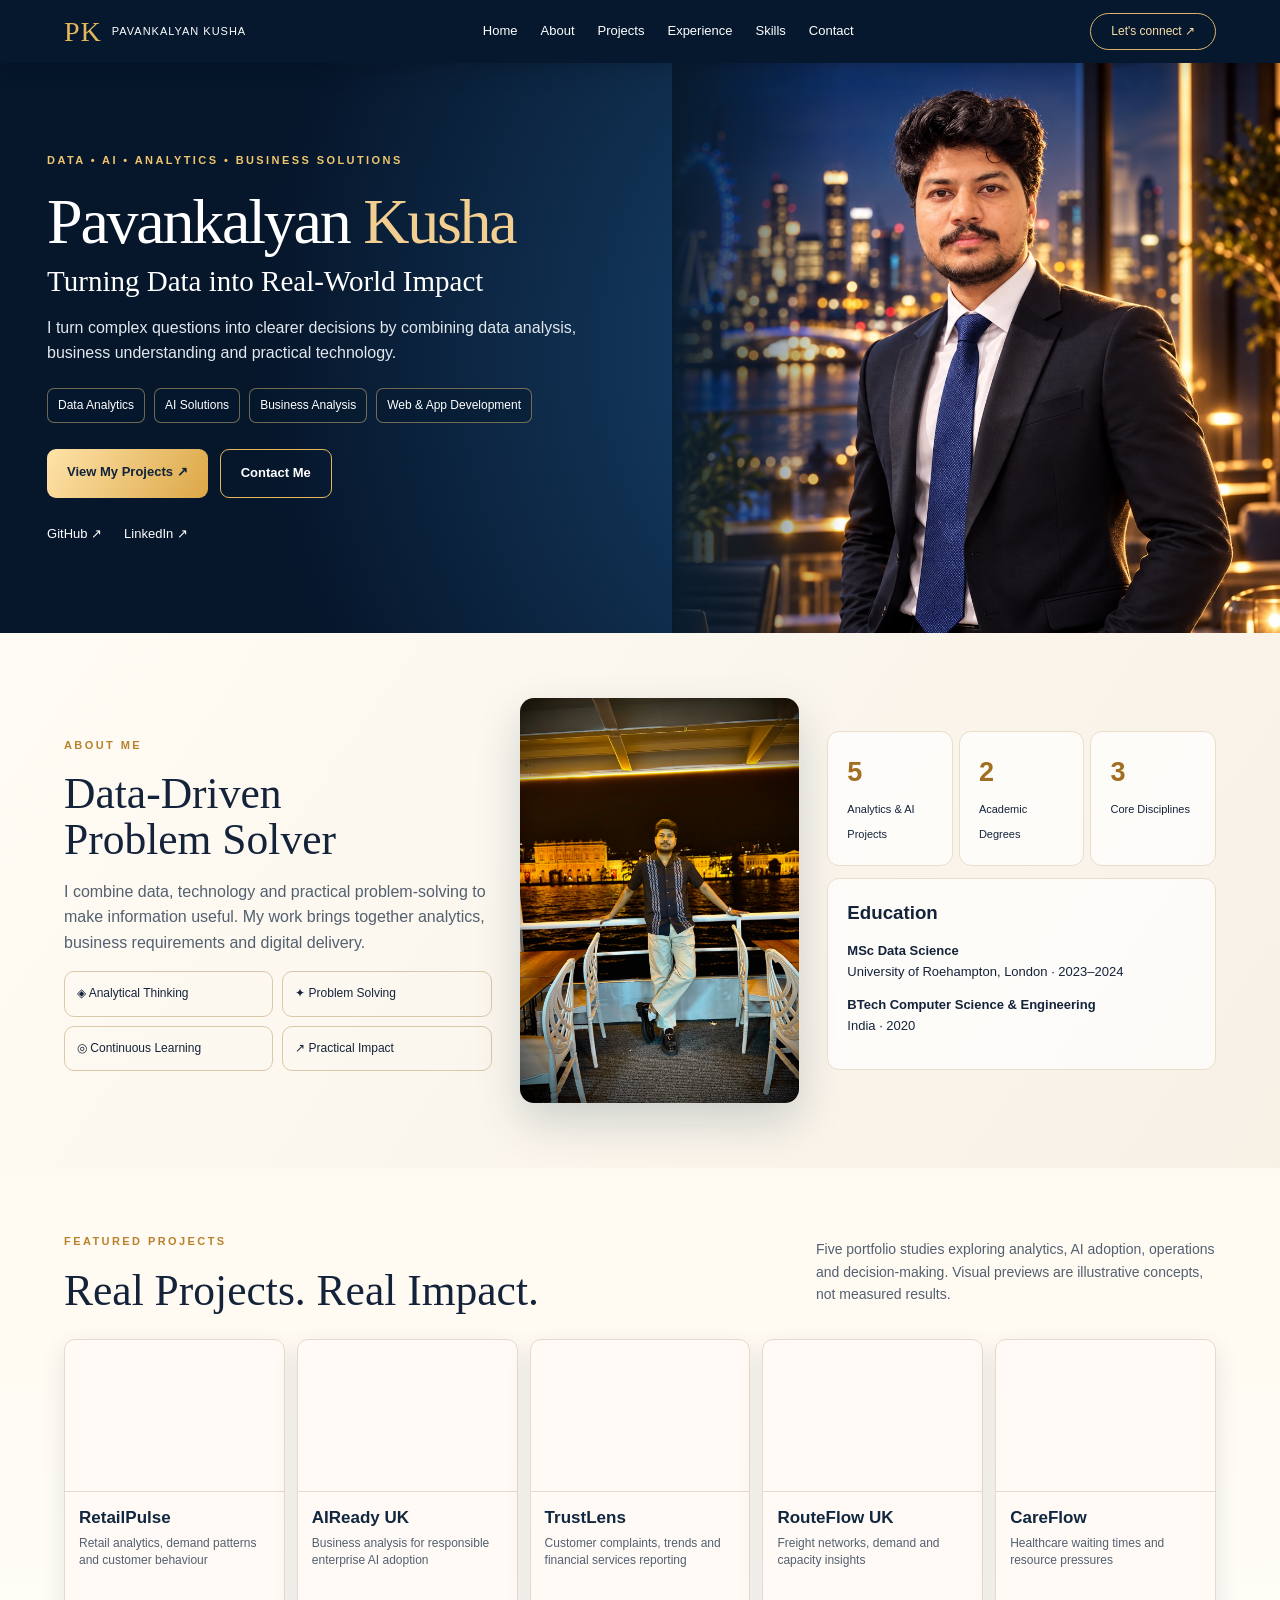
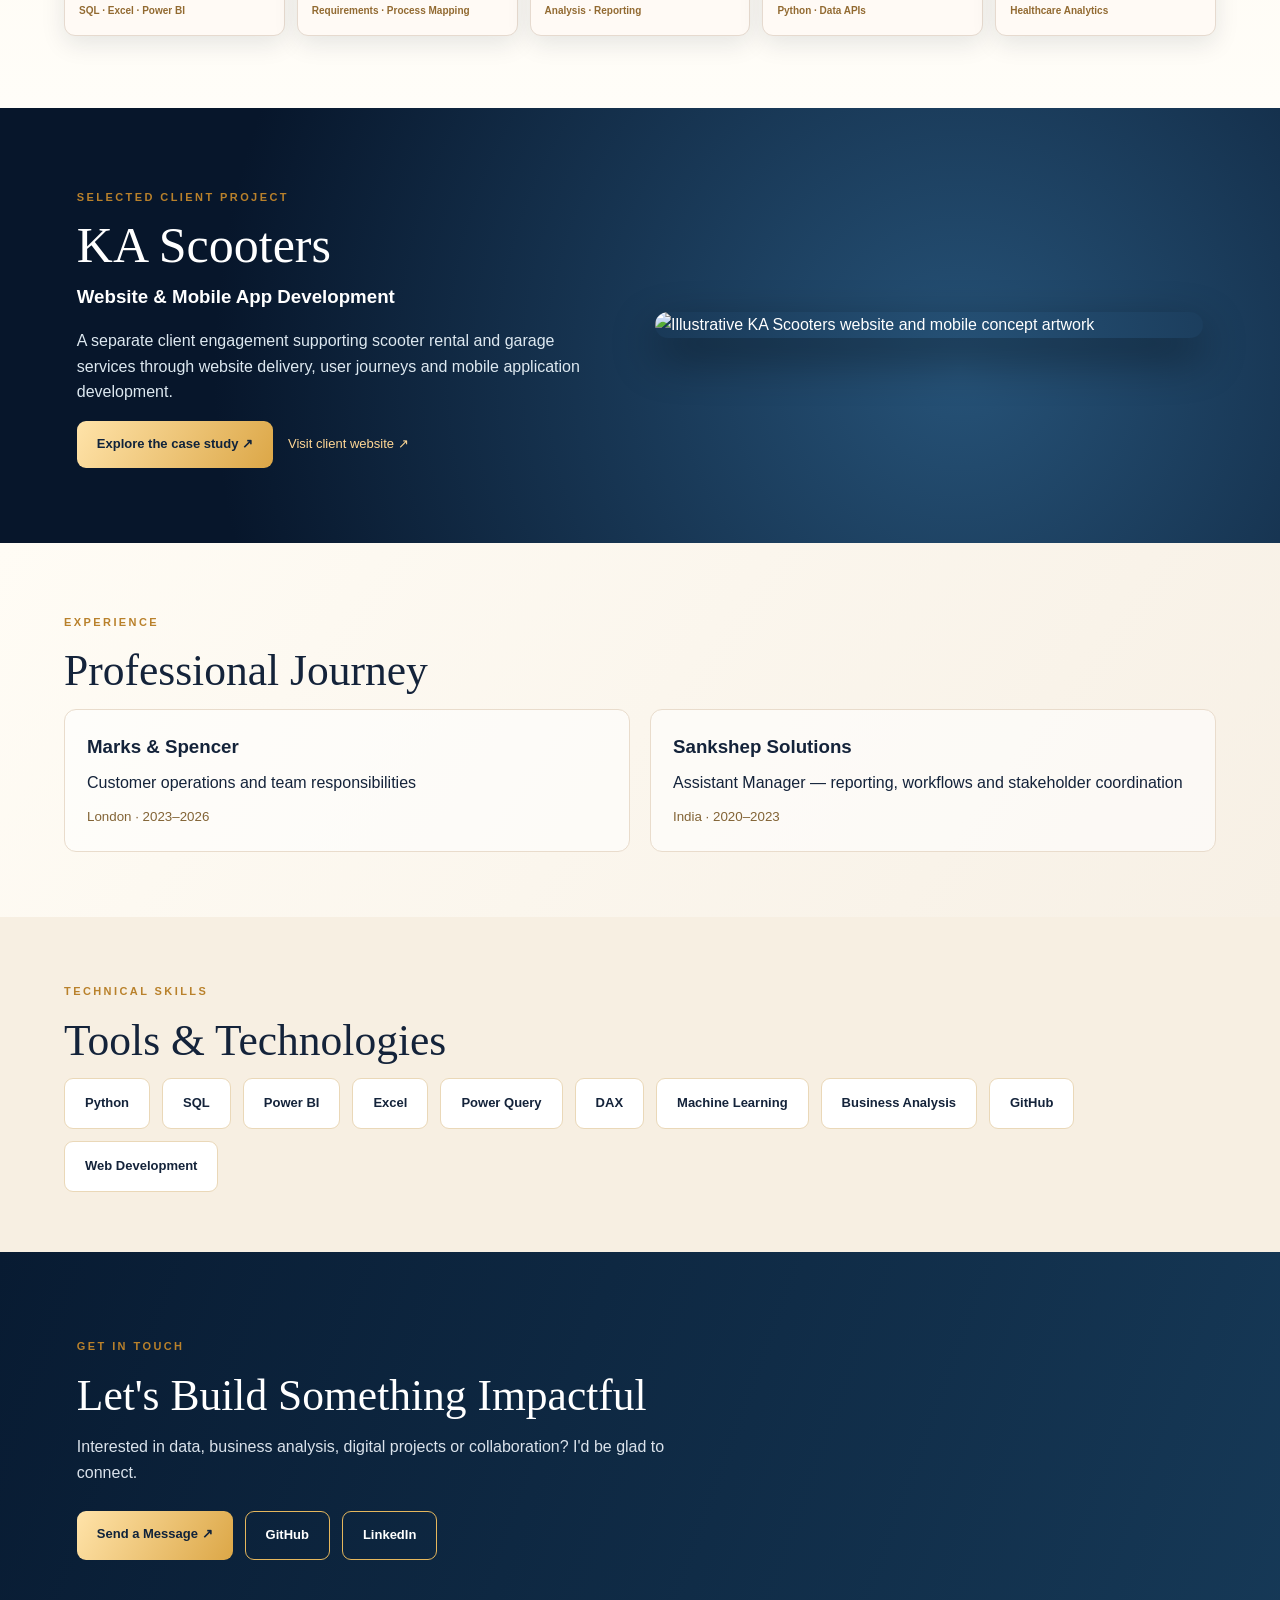
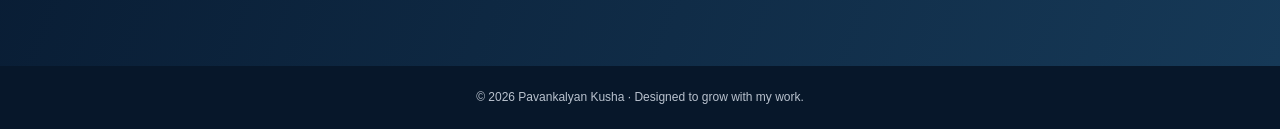
==== commit 61b7808f: "Use root-level image assets for simple GitHub browser upload" ====
--- a/index.html
+++ b/index.html
@@ -1 +1 @@
-<!doctype html><html lang="en"><head><meta charset="UTF-8"><meta name="viewport" content="width=device-width,initial-scale=1"><meta name="description" content="Pavankalyan Kusha — data analytics, artificial intelligence and business solutions portfolio."><title>Pavankalyan Kusha | Data, AI & Business Solutions</title><link rel="stylesheet" href="style.css"></head><body><header class="nav"><a class="brand" href="#home"><b>PK</b><span>PAVANKALYAN KUSHA</span></a><nav><a href="#home">Home</a><a href="#about">About</a><a href="#projects">Projects</a><a href="#experience">Experience</a><a href="#skills">Skills</a><a href="#contact">Contact</a></nav><a class="topcontact" href="mailto:pavankalyankusha98@gmail.com">Let's connect ↗</a></header><main><section id="home" class="hero"><div class="hero-inner"><div class="hero-copy"><div class="eyebrow">DATA • AI • ANALYTICS • BUSINESS SOLUTIONS</div><h1>Pavankalyan <em>Kusha</em></h1><h2>Turning Data into Real-World Impact</h2><p>I turn complex questions into clearer decisions by combining data analysis, business understanding and practical technology.</p><div class="chips"><span>Data Analytics</span><span>AI Solutions</span><span>Business Analysis</span><span>Web & App Development</span></div><div class="actions"><a class="btn" href="#projects">View My Projects ↗</a><a class="btn outline" href="#contact">Contact Me</a></div><div class="socials"><a href="https://github.com/Pavankalyan45">GitHub ↗</a><a href="https://www.linkedin.com/in/pavankalyan-kusha-6b82432a0/">LinkedIn ↗</a></div></div><div class="hero-photo" role="img" aria-label="Portrait of Pavankalyan Kusha"></div></div></section><section id="about" class="light about"><div class="section-heading"><span class="eyebrow">ABOUT ME</span><h2>Data-Driven<br>Problem Solver</h2><p>I combine data, technology and practical problem-solving to make information useful. My work brings together analytics, business requirements and digital delivery.</p><div class="mini-grid"><span>◈ Analytical Thinking</span><span>✦ Problem Solving</span><span>◎ Continuous Learning</span><span>↗ Practical Impact</span></div></div><div class="about-photo" role="img" aria-label="Original photograph of Pavankalyan Kusha by the waterfront at night"></div><div class="about-facts"><div class="stat-row"><div><strong>5</strong><span>Analytics & AI Projects</span></div><div><strong>2</strong><span>Academic Degrees</span></div><div><strong>3</strong><span>Core Disciplines</span></div></div><div class="fact"><h3>Education</h3><p><b>MSc Data Science</b><br>University of Roehampton, London · 2023–2024</p><p><b>BTech Computer Science & Engineering</b><br>India · 2020</p></div></div></section><section id="projects" class="light projects"><div class="section-title"><div><span class="eyebrow">FEATURED PROJECTS</span><h2>Real Projects. Real Impact.</h2></div><p>Five portfolio studies exploring analytics, AI adoption, operations and decision-making. Visual previews are illustrative concepts, not measured results.</p></div><div class="project-grid"><a class="project" href="projects/retailpulse.html"><div class="visual v1" style="background-image:url('images/retailpulse_dark_analytics_dashboard.png')">▥ <span>SALES • CUSTOMER INTELLIGENCE</span></div><h3>RetailPulse</h3><p>Retail analytics, demand patterns and customer behaviour</p><small>SQL · Excel · Power BI</small></a><a class="project" href="projects/aiready-uk.html"><div class="visual v2" style="background-image:url('images/aiready_uk_neon_analytics_dashboard.png')">✧ <span>AI ADOPTION & GOVERNANCE</span></div><h3>AIReady UK</h3><p>Business analysis for responsible enterprise AI adoption</p><small>Requirements · Process Mapping</small></a><a class="project" href="projects/trustlens.html"><div class="visual v3" style="background-image:url('images/trustlens_trust_and_safety_dashboard.png')">◉ <span>CONDUCT RISK INTELLIGENCE</span></div><h3>TrustLens</h3><p>Customer complaints, trends and financial services reporting</p><small>Analysis · Reporting</small></a><a class="project" href="projects/routeflow-uk.html"><div class="visual v4" style="background-image:url('images/routeflow_uk_logistics_dashboard.png')">⌁ <span>LOGISTICS & CAPACITY</span></div><h3>RouteFlow UK</h3><p>Freight networks, demand and capacity insights</p><small>Python · Data APIs</small></a><a class="project" href="projects/careflow.html"><div class="visual v5" style="background-image:url('images/careflow_healthcare_operations_dashboard.png')">✚ <span>EMERGENCY CARE INSIGHTS</span></div><h3>CareFlow</h3><p>Healthcare waiting times and resource pressures</p><small>Healthcare Analytics</small></a></div></section><section class="client"><div><span class="eyebrow">SELECTED CLIENT PROJECT</span><h2>KA Scooters</h2><h3>Website & Mobile App Development</h3><p>A separate client engagement supporting scooter rental and garage services through website delivery, user journeys and mobile application development.</p><a class="btn" href="projects/ka-scooters.html">Explore the case study ↗</a><a class="client-link" href="https://kascooters.co.uk">Visit client website ↗</a></div><div class="client-art"><img class="client-preview" src="images/ka_scooters_midnight_urban_mobility.png" alt="Illustrative KA Scooters website and mobile concept artwork"></div></section><section id="experience" class="light experience"><span class="eyebrow">EXPERIENCE</span><h2>Professional Journey</h2><div class="experience-grid"><article><h3>Marks & Spencer</h3><p>Customer operations and team responsibilities</p><small>London · 2023–2026</small></article><article><h3>Sankshep Solutions</h3><p>Assistant Manager — reporting, workflows and stakeholder coordination</p><small>India · 2020–2023</small></article></div></section><section id="skills" class="skills"><span class="eyebrow">TECHNICAL SKILLS</span><h2>Tools & Technologies</h2><div class="skillgrid"><span>Python</span><span>SQL</span><span>Power BI</span><span>Excel</span><span>Power Query</span><span>DAX</span><span>Machine Learning</span><span>Business Analysis</span><span>GitHub</span><span>Web Development</span></div></section><section id="contact" class="contact"><span class="eyebrow">GET IN TOUCH</span><h2>Let's Build Something Impactful</h2><p>Interested in data, business analysis, digital projects or collaboration? I'd be glad to connect.</p><div class="actions"><a class="btn" href="mailto:pavankalyankusha98@gmail.com">Send a Message ↗</a><a class="btn outline" href="https://github.com/Pavankalyan45">GitHub</a><a class="btn outline" href="https://www.linkedin.com/in/pavankalyan-kusha-6b82432a0/">LinkedIn</a></div></section></main><footer>© 2026 Pavankalyan Kusha · Designed to grow with my work.</footer><script src="main.js" defer></script></body></html>+<!doctype html><html lang="en"><head><meta charset="UTF-8"><meta name="viewport" content="width=device-width,initial-scale=1"><meta name="description" content="Pavankalyan Kusha — data analytics, artificial intelligence and business solutions portfolio."><title>Pavankalyan Kusha | Data, AI & Business Solutions</title><link rel="stylesheet" href="style.css"></head><body><header class="nav"><a class="brand" href="#home"><b>PK</b><span>PAVANKALYAN KUSHA</span></a><nav><a href="#home">Home</a><a href="#about">About</a><a href="#projects">Projects</a><a href="#experience">Experience</a><a href="#skills">Skills</a><a href="#contact">Contact</a></nav><a class="topcontact" href="mailto:pavankalyankusha98@gmail.com">Let's connect ↗</a></header><main><section id="home" class="hero"><div class="hero-inner"><div class="hero-copy"><div class="eyebrow">DATA • AI • ANALYTICS • BUSINESS SOLUTIONS</div><h1>Pavankalyan <em>Kusha</em></h1><h2>Turning Data into Real-World Impact</h2><p>I turn complex questions into clearer decisions by combining data analysis, business understanding and practical technology.</p><div class="chips"><span>Data Analytics</span><span>AI Solutions</span><span>Business Analysis</span><span>Web & App Development</span></div><div class="actions"><a class="btn" href="#projects">View My Projects ↗</a><a class="btn outline" href="#contact">Contact Me</a></div><div class="socials"><a href="https://github.com/Pavankalyan45">GitHub ↗</a><a href="https://www.linkedin.com/in/pavankalyan-kusha-6b82432a0/">LinkedIn ↗</a></div></div><div class="hero-photo" role="img" aria-label="Portrait of Pavankalyan Kusha"></div></div></section><section id="about" class="light about"><div class="section-heading"><span class="eyebrow">ABOUT ME</span><h2>Data-Driven<br>Problem Solver</h2><p>I combine data, technology and practical problem-solving to make information useful. My work brings together analytics, business requirements and digital delivery.</p><div class="mini-grid"><span>◈ Analytical Thinking</span><span>✦ Problem Solving</span><span>◎ Continuous Learning</span><span>↗ Practical Impact</span></div></div><div class="about-photo" role="img" aria-label="Original photograph of Pavankalyan Kusha by the waterfront at night"></div><div class="about-facts"><div class="stat-row"><div><strong>5</strong><span>Analytics & AI Projects</span></div><div><strong>2</strong><span>Academic Degrees</span></div><div><strong>3</strong><span>Core Disciplines</span></div></div><div class="fact"><h3>Education</h3><p><b>MSc Data Science</b><br>University of Roehampton, London · 2023–2024</p><p><b>BTech Computer Science & Engineering</b><br>India · 2020</p></div></div></section><section id="projects" class="light projects"><div class="section-title"><div><span class="eyebrow">FEATURED PROJECTS</span><h2>Real Projects. Real Impact.</h2></div><p>Five portfolio studies exploring analytics, AI adoption, operations and decision-making. Visual previews are illustrative concepts, not measured results.</p></div><div class="project-grid"><a class="project" href="projects/retailpulse.html"><div class="visual v1" style="background-image:url('retailpulse_dark_analytics_dashboard.png')">▥ <span>SALES • CUSTOMER INTELLIGENCE</span></div><h3>RetailPulse</h3><p>Retail analytics, demand patterns and customer behaviour</p><small>SQL · Excel · Power BI</small></a><a class="project" href="projects/aiready-uk.html"><div class="visual v2" style="background-image:url('aiready_uk_neon_analytics_dashboard.png')">✧ <span>AI ADOPTION & GOVERNANCE</span></div><h3>AIReady UK</h3><p>Business analysis for responsible enterprise AI adoption</p><small>Requirements · Process Mapping</small></a><a class="project" href="projects/trustlens.html"><div class="visual v3" style="background-image:url('trustlens_trust_and_safety_dashboard.png')">◉ <span>CONDUCT RISK INTELLIGENCE</span></div><h3>TrustLens</h3><p>Customer complaints, trends and financial services reporting</p><small>Analysis · Reporting</small></a><a class="project" href="projects/routeflow-uk.html"><div class="visual v4" style="background-image:url('routeflow_uk_logistics_dashboard.png')">⌁ <span>LOGISTICS & CAPACITY</span></div><h3>RouteFlow UK</h3><p>Freight networks, demand and capacity insights</p><small>Python · Data APIs</small></a><a class="project" href="projects/careflow.html"><div class="visual v5" style="background-image:url('careflow_healthcare_operations_dashboard.png')">✚ <span>EMERGENCY CARE INSIGHTS</span></div><h3>CareFlow</h3><p>Healthcare waiting times and resource pressures</p><small>Healthcare Analytics</small></a></div></section><section class="client"><div><span class="eyebrow">SELECTED CLIENT PROJECT</span><h2>KA Scooters</h2><h3>Website & Mobile App Development</h3><p>A separate client engagement supporting scooter rental and garage services through website delivery, user journeys and mobile application development.</p><a class="btn" href="projects/ka-scooters.html">Explore the case study ↗</a><a class="client-link" href="https://kascooters.co.uk">Visit client website ↗</a></div><div class="client-art"><img class="client-preview" src="ka_scooters_midnight_urban_mobility.png" alt="Illustrative KA Scooters website and mobile concept artwork"></div></section><section id="experience" class="light experience"><span class="eyebrow">EXPERIENCE</span><h2>Professional Journey</h2><div class="experience-grid"><article><h3>Marks & Spencer</h3><p>Customer operations and team responsibilities</p><small>London · 2023–2026</small></article><article><h3>Sankshep Solutions</h3><p>Assistant Manager — reporting, workflows and stakeholder coordination</p><small>India · 2020–2023</small></article></div></section><section id="skills" class="skills"><span class="eyebrow">TECHNICAL SKILLS</span><h2>Tools & Technologies</h2><div class="skillgrid"><span>Python</span><span>SQL</span><span>Power BI</span><span>Excel</span><span>Power Query</span><span>DAX</span><span>Machine Learning</span><span>Business Analysis</span><span>GitHub</span><span>Web Development</span></div></section><section id="contact" class="contact"><span class="eyebrow">GET IN TOUCH</span><h2>Let's Build Something Impactful</h2><p>Interested in data, business analysis, digital projects or collaboration? I'd be glad to connect.</p><div class="actions"><a class="btn" href="mailto:pavankalyankusha98@gmail.com">Send a Message ↗</a><a class="btn outline" href="https://github.com/Pavankalyan45">GitHub</a><a class="btn outline" href="https://www.linkedin.com/in/pavankalyan-kusha-6b82432a0/">LinkedIn</a></div></section></main><footer>© 2026 Pavankalyan Kusha · Designed to grow with my work.</footer><script src="main.js" defer></script></body></html>
--- a/style.css
+++ b/style.css
@@ -15,3 +15,8 @@
 .project p{min-height:58px;margin-top:0;font-size:12px;line-height:1.45}
 .project small{color:#926a31;font-weight:700}
 @media(max-width:700px){.projects .section-title{display:block}.project .visual{height:155px}}
+
+/* Project preview imagery */
+.project .visual{background-size:cover!important;background-position:center!important}
+.project .visual:before,.project .visual:after,.project .visual span{display:none!important}
+.client-preview{display:block;width:100%;max-width:740px;height:auto;border-radius:14px;box-shadow:0 18px 45px #0007}
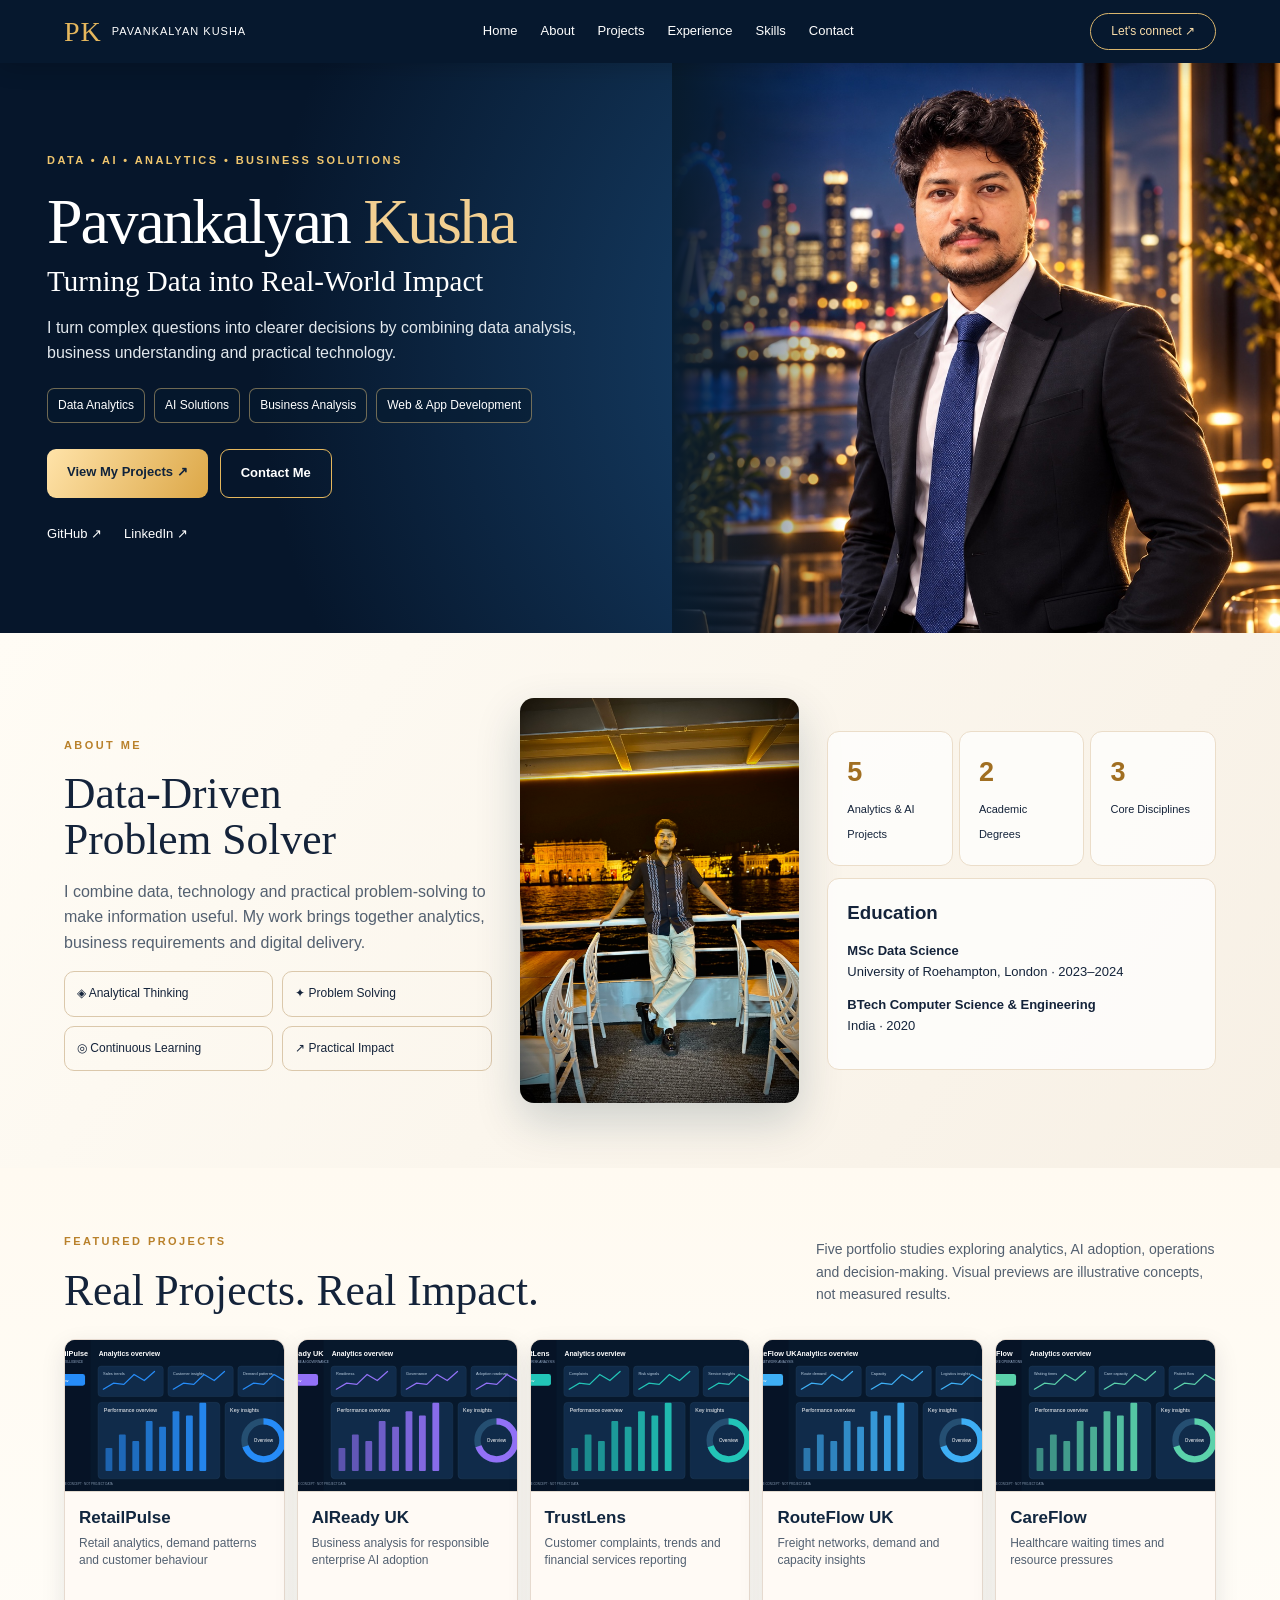
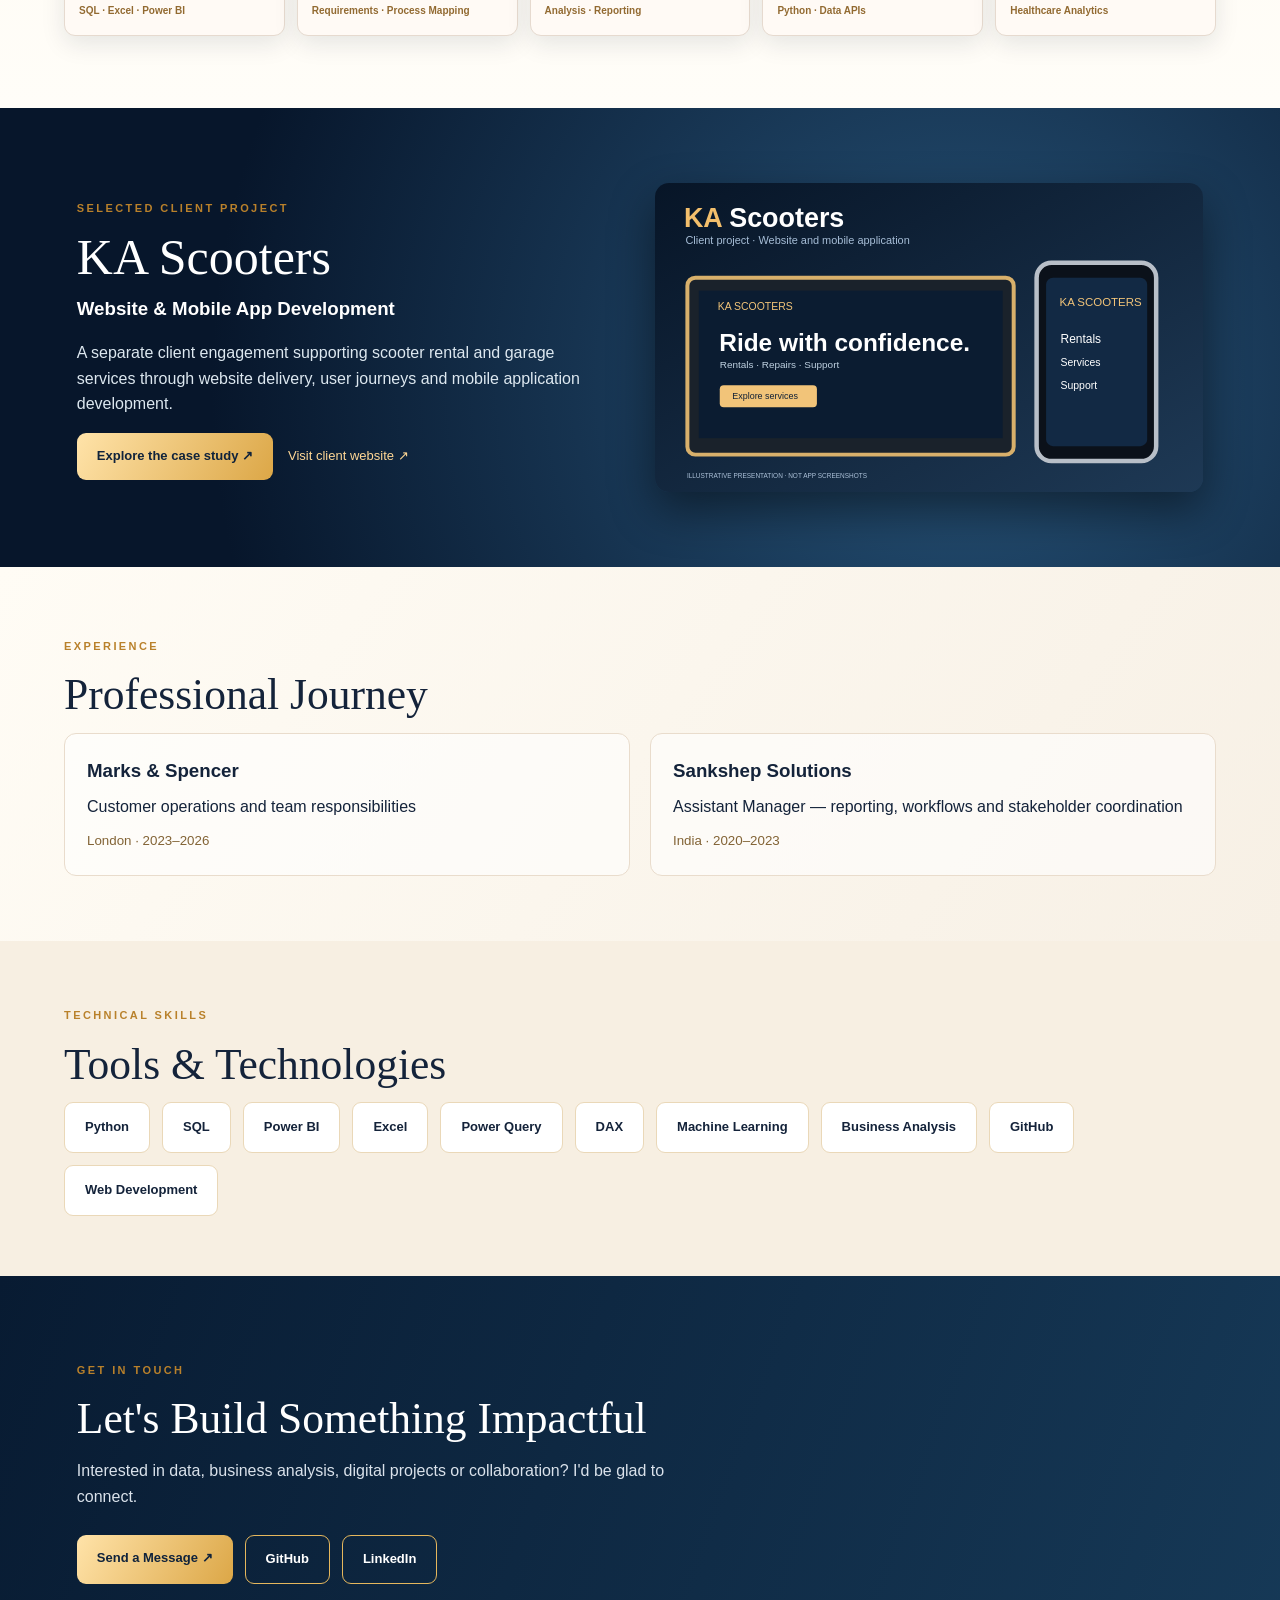
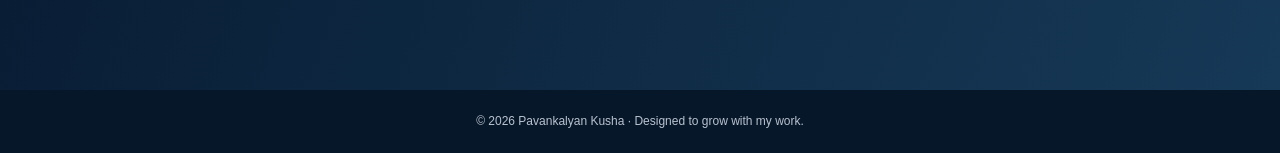
==== commit ae611d9e: "Publish six portfolio visuals without manual uploads" ====
--- a/index.html
+++ b/index.html
@@ -1 +1 @@
-<!doctype html><html lang="en"><head><meta charset="UTF-8"><meta name="viewport" content="width=device-width,initial-scale=1"><meta name="description" content="Pavankalyan Kusha — data analytics, artificial intelligence and business solutions portfolio."><title>Pavankalyan Kusha | Data, AI & Business Solutions</title><link rel="stylesheet" href="style.css"></head><body><header class="nav"><a class="brand" href="#home"><b>PK</b><span>PAVANKALYAN KUSHA</span></a><nav><a href="#home">Home</a><a href="#about">About</a><a href="#projects">Projects</a><a href="#experience">Experience</a><a href="#skills">Skills</a><a href="#contact">Contact</a></nav><a class="topcontact" href="mailto:pavankalyankusha98@gmail.com">Let's connect ↗</a></header><main><section id="home" class="hero"><div class="hero-inner"><div class="hero-copy"><div class="eyebrow">DATA • AI • ANALYTICS • BUSINESS SOLUTIONS</div><h1>Pavankalyan <em>Kusha</em></h1><h2>Turning Data into Real-World Impact</h2><p>I turn complex questions into clearer decisions by combining data analysis, business understanding and practical technology.</p><div class="chips"><span>Data Analytics</span><span>AI Solutions</span><span>Business Analysis</span><span>Web & App Development</span></div><div class="actions"><a class="btn" href="#projects">View My Projects ↗</a><a class="btn outline" href="#contact">Contact Me</a></div><div class="socials"><a href="https://github.com/Pavankalyan45">GitHub ↗</a><a href="https://www.linkedin.com/in/pavankalyan-kusha-6b82432a0/">LinkedIn ↗</a></div></div><div class="hero-photo" role="img" aria-label="Portrait of Pavankalyan Kusha"></div></div></section><section id="about" class="light about"><div class="section-heading"><span class="eyebrow">ABOUT ME</span><h2>Data-Driven<br>Problem Solver</h2><p>I combine data, technology and practical problem-solving to make information useful. My work brings together analytics, business requirements and digital delivery.</p><div class="mini-grid"><span>◈ Analytical Thinking</span><span>✦ Problem Solving</span><span>◎ Continuous Learning</span><span>↗ Practical Impact</span></div></div><div class="about-photo" role="img" aria-label="Original photograph of Pavankalyan Kusha by the waterfront at night"></div><div class="about-facts"><div class="stat-row"><div><strong>5</strong><span>Analytics & AI Projects</span></div><div><strong>2</strong><span>Academic Degrees</span></div><div><strong>3</strong><span>Core Disciplines</span></div></div><div class="fact"><h3>Education</h3><p><b>MSc Data Science</b><br>University of Roehampton, London · 2023–2024</p><p><b>BTech Computer Science & Engineering</b><br>India · 2020</p></div></div></section><section id="projects" class="light projects"><div class="section-title"><div><span class="eyebrow">FEATURED PROJECTS</span><h2>Real Projects. Real Impact.</h2></div><p>Five portfolio studies exploring analytics, AI adoption, operations and decision-making. Visual previews are illustrative concepts, not measured results.</p></div><div class="project-grid"><a class="project" href="projects/retailpulse.html"><div class="visual v1" style="background-image:url('retailpulse_dark_analytics_dashboard.png')">▥ <span>SALES • CUSTOMER INTELLIGENCE</span></div><h3>RetailPulse</h3><p>Retail analytics, demand patterns and customer behaviour</p><small>SQL · Excel · Power BI</small></a><a class="project" href="projects/aiready-uk.html"><div class="visual v2" style="background-image:url('aiready_uk_neon_analytics_dashboard.png')">✧ <span>AI ADOPTION & GOVERNANCE</span></div><h3>AIReady UK</h3><p>Business analysis for responsible enterprise AI adoption</p><small>Requirements · Process Mapping</small></a><a class="project" href="projects/trustlens.html"><div class="visual v3" style="background-image:url('trustlens_trust_and_safety_dashboard.png')">◉ <span>CONDUCT RISK INTELLIGENCE</span></div><h3>TrustLens</h3><p>Customer complaints, trends and financial services reporting</p><small>Analysis · Reporting</small></a><a class="project" href="projects/routeflow-uk.html"><div class="visual v4" style="background-image:url('routeflow_uk_logistics_dashboard.png')">⌁ <span>LOGISTICS & CAPACITY</span></div><h3>RouteFlow UK</h3><p>Freight networks, demand and capacity insights</p><small>Python · Data APIs</small></a><a class="project" href="projects/careflow.html"><div class="visual v5" style="background-image:url('careflow_healthcare_operations_dashboard.png')">✚ <span>EMERGENCY CARE INSIGHTS</span></div><h3>CareFlow</h3><p>Healthcare waiting times and resource pressures</p><small>Healthcare Analytics</small></a></div></section><section class="client"><div><span class="eyebrow">SELECTED CLIENT PROJECT</span><h2>KA Scooters</h2><h3>Website & Mobile App Development</h3><p>A separate client engagement supporting scooter rental and garage services through website delivery, user journeys and mobile application development.</p><a class="btn" href="projects/ka-scooters.html">Explore the case study ↗</a><a class="client-link" href="https://kascooters.co.uk">Visit client website ↗</a></div><div class="client-art"><img class="client-preview" src="ka_scooters_midnight_urban_mobility.png" alt="Illustrative KA Scooters website and mobile concept artwork"></div></section><section id="experience" class="light experience"><span class="eyebrow">EXPERIENCE</span><h2>Professional Journey</h2><div class="experience-grid"><article><h3>Marks & Spencer</h3><p>Customer operations and team responsibilities</p><small>London · 2023–2026</small></article><article><h3>Sankshep Solutions</h3><p>Assistant Manager — reporting, workflows and stakeholder coordination</p><small>India · 2020–2023</small></article></div></section><section id="skills" class="skills"><span class="eyebrow">TECHNICAL SKILLS</span><h2>Tools & Technologies</h2><div class="skillgrid"><span>Python</span><span>SQL</span><span>Power BI</span><span>Excel</span><span>Power Query</span><span>DAX</span><span>Machine Learning</span><span>Business Analysis</span><span>GitHub</span><span>Web Development</span></div></section><section id="contact" class="contact"><span class="eyebrow">GET IN TOUCH</span><h2>Let's Build Something Impactful</h2><p>Interested in data, business analysis, digital projects or collaboration? I'd be glad to connect.</p><div class="actions"><a class="btn" href="mailto:pavankalyankusha98@gmail.com">Send a Message ↗</a><a class="btn outline" href="https://github.com/Pavankalyan45">GitHub</a><a class="btn outline" href="https://www.linkedin.com/in/pavankalyan-kusha-6b82432a0/">LinkedIn</a></div></section></main><footer>© 2026 Pavankalyan Kusha · Designed to grow with my work.</footer><script src="main.js" defer></script></body></html>+<!doctype html><html lang="en"><head><meta charset="UTF-8"><meta name="viewport" content="width=device-width,initial-scale=1"><meta name="description" content="Pavankalyan Kusha — data analytics, artificial intelligence and business solutions portfolio."><title>Pavankalyan Kusha | Data, AI & Business Solutions</title><link rel="stylesheet" href="style.css"></head><body><header class="nav"><a class="brand" href="#home"><b>PK</b><span>PAVANKALYAN KUSHA</span></a><nav><a href="#home">Home</a><a href="#about">About</a><a href="#projects">Projects</a><a href="#experience">Experience</a><a href="#skills">Skills</a><a href="#contact">Contact</a></nav><a class="topcontact" href="mailto:pavankalyankusha98@gmail.com">Let's connect ↗</a></header><main><section id="home" class="hero"><div class="hero-inner"><div class="hero-copy"><div class="eyebrow">DATA • AI • ANALYTICS • BUSINESS SOLUTIONS</div><h1>Pavankalyan <em>Kusha</em></h1><h2>Turning Data into Real-World Impact</h2><p>I turn complex questions into clearer decisions by combining data analysis, business understanding and practical technology.</p><div class="chips"><span>Data Analytics</span><span>AI Solutions</span><span>Business Analysis</span><span>Web & App Development</span></div><div class="actions"><a class="btn" href="#projects">View My Projects ↗</a><a class="btn outline" href="#contact">Contact Me</a></div><div class="socials"><a href="https://github.com/Pavankalyan45">GitHub ↗</a><a href="https://www.linkedin.com/in/pavankalyan-kusha-6b82432a0/">LinkedIn ↗</a></div></div><div class="hero-photo" role="img" aria-label="Portrait of Pavankalyan Kusha"></div></div></section><section id="about" class="light about"><div class="section-heading"><span class="eyebrow">ABOUT ME</span><h2>Data-Driven<br>Problem Solver</h2><p>I combine data, technology and practical problem-solving to make information useful. My work brings together analytics, business requirements and digital delivery.</p><div class="mini-grid"><span>◈ Analytical Thinking</span><span>✦ Problem Solving</span><span>◎ Continuous Learning</span><span>↗ Practical Impact</span></div></div><div class="about-photo" role="img" aria-label="Original photograph of Pavankalyan Kusha by the waterfront at night"></div><div class="about-facts"><div class="stat-row"><div><strong>5</strong><span>Analytics & AI Projects</span></div><div><strong>2</strong><span>Academic Degrees</span></div><div><strong>3</strong><span>Core Disciplines</span></div></div><div class="fact"><h3>Education</h3><p><b>MSc Data Science</b><br>University of Roehampton, London · 2023–2024</p><p><b>BTech Computer Science & Engineering</b><br>India · 2020</p></div></div></section><section id="projects" class="light projects"><div class="section-title"><div><span class="eyebrow">FEATURED PROJECTS</span><h2>Real Projects. Real Impact.</h2></div><p>Five portfolio studies exploring analytics, AI adoption, operations and decision-making. Visual previews are illustrative concepts, not measured results.</p></div><div class="project-grid"><a class="project" href="projects/retailpulse.html"><div class="visual v1" style="background-image:url('assets/retailpulse.svg')">▥ <span>SALES • CUSTOMER INTELLIGENCE</span></div><h3>RetailPulse</h3><p>Retail analytics, demand patterns and customer behaviour</p><small>SQL · Excel · Power BI</small></a><a class="project" href="projects/aiready-uk.html"><div class="visual v2" style="background-image:url('assets/aiready.svg')">✧ <span>AI ADOPTION & GOVERNANCE</span></div><h3>AIReady UK</h3><p>Business analysis for responsible enterprise AI adoption</p><small>Requirements · Process Mapping</small></a><a class="project" href="projects/trustlens.html"><div class="visual v3" style="background-image:url('assets/trustlens.svg')">◉ <span>CONDUCT RISK INTELLIGENCE</span></div><h3>TrustLens</h3><p>Customer complaints, trends and financial services reporting</p><small>Analysis · Reporting</small></a><a class="project" href="projects/routeflow-uk.html"><div class="visual v4" style="background-image:url('assets/routeflow.svg')">⌁ <span>LOGISTICS & CAPACITY</span></div><h3>RouteFlow UK</h3><p>Freight networks, demand and capacity insights</p><small>Python · Data APIs</small></a><a class="project" href="projects/careflow.html"><div class="visual v5" style="background-image:url('assets/careflow.svg')">✚ <span>EMERGENCY CARE INSIGHTS</span></div><h3>CareFlow</h3><p>Healthcare waiting times and resource pressures</p><small>Healthcare Analytics</small></a></div></section><section class="client"><div><span class="eyebrow">SELECTED CLIENT PROJECT</span><h2>KA Scooters</h2><h3>Website & Mobile App Development</h3><p>A separate client engagement supporting scooter rental and garage services through website delivery, user journeys and mobile application development.</p><a class="btn" href="projects/ka-scooters.html">Explore the case study ↗</a><a class="client-link" href="https://kascooters.co.uk">Visit client website ↗</a></div><div class="client-art"><img class="client-preview" src="assets/ka-scooters.svg" alt="Illustrative KA Scooters website and mobile concept artwork"></div></section><section id="experience" class="light experience"><span class="eyebrow">EXPERIENCE</span><h2>Professional Journey</h2><div class="experience-grid"><article><h3>Marks & Spencer</h3><p>Customer operations and team responsibilities</p><small>London · 2023–2026</small></article><article><h3>Sankshep Solutions</h3><p>Assistant Manager — reporting, workflows and stakeholder coordination</p><small>India · 2020–2023</small></article></div></section><section id="skills" class="skills"><span class="eyebrow">TECHNICAL SKILLS</span><h2>Tools & Technologies</h2><div class="skillgrid"><span>Python</span><span>SQL</span><span>Power BI</span><span>Excel</span><span>Power Query</span><span>DAX</span><span>Machine Learning</span><span>Business Analysis</span><span>GitHub</span><span>Web Development</span></div></section><section id="contact" class="contact"><span class="eyebrow">GET IN TOUCH</span><h2>Let's Build Something Impactful</h2><p>Interested in data, business analysis, digital projects or collaboration? I'd be glad to connect.</p><div class="actions"><a class="btn" href="mailto:pavankalyankusha98@gmail.com">Send a Message ↗</a><a class="btn outline" href="https://github.com/Pavankalyan45">GitHub</a><a class="btn outline" href="https://www.linkedin.com/in/pavankalyan-kusha-6b82432a0/">LinkedIn</a></div></section></main><footer>© 2026 Pavankalyan Kusha · Designed to grow with my work.</footer><script src="main.js" defer></script></body></html>
